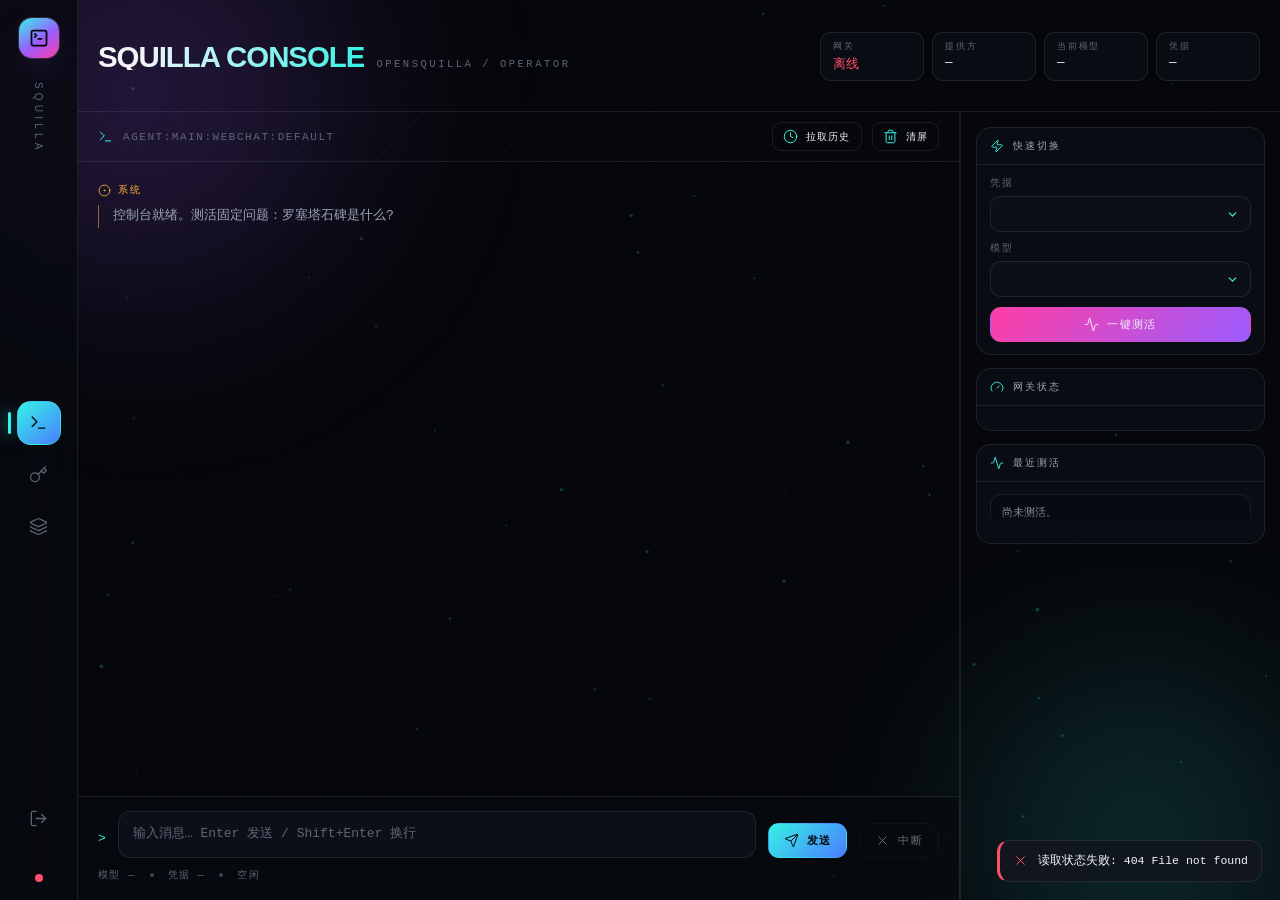
==== static/index.html @ d155616d "OpenSquilla 自研控制台：TUI 对话、模型快切、多凭据管理、登录鉴权、移动端适配、favicon - 连接层：读帧循环先起、45s 心跳、providers.status 先填界面、模型目" ====
<!doctype html>
<html lang="zh-CN">
<head>
<meta charset="utf-8" />
<meta name="viewport" content="width=device-width, initial-scale=1" />
<title>SQUILLA CONSOLE</title>
<link rel="icon" type="image/png" sizes="32x32" href="/icon/icon-32.png" />
<link rel="icon" type="image/png" sizes="16x16" href="/icon/icon-16.png" />
<link rel="icon" type="image/png" sizes="192x192" href="/icon/icon-192.png" />
<link rel="apple-touch-icon" sizes="180x180" href="/icon/icon-180.png" />
<link rel="shortcut icon" href="/favicon.ico" />
<link rel="stylesheet" href="/static/app.css" />
</head>
<body>

<canvas id="field"></canvas>
<div class="bloom bloom--a"></div>
<div class="bloom bloom--b"></div>
<div class="grain"></div>

<div class="shell">

  <!-- ------------------------------------------------------------- rail -->
  <nav class="rail">
    <div class="mark"><i data-ic="square-terminal"></i></div>
    <div class="rail__wordmark">SQUILLA</div>

    <div class="rail__nav">
      <button class="navbtn is-on" data-tab="chat" type="button">
        <i data-ic="terminal"></i><span class="navbtn__tip">对话终端</span>
      </button>
      <button class="navbtn" data-tab="keys" type="button">
        <i data-ic="key"></i><span class="navbtn__tip">凭据管理</span>
      </button>
      <button class="navbtn" data-tab="models" type="button">
        <i data-ic="layers"></i><span class="navbtn__tip">模型目录</span>
      </button>
    </div>

    <button class="navbtn navbtn--out" id="btn-logout" type="button" hidden>
      <i data-ic="log-out"></i><span class="navbtn__tip">退出登录</span>
    </button>

    <div class="pulse" id="pulse" title="网关连接状态"></div>
  </nav>

  <!-- ------------------------------------------------------------ stage -->
  <main class="stage">

    <header class="topbar">
      <div class="title">
        <h1>SQUILLA CONSOLE</h1>
        <span>OPENSQUILLA / OPERATOR</span>
      </div>
      <dl class="readouts">
        <div class="readout"><dt>网关</dt><dd id="ro-gw">连接中</dd></div>
        <div class="readout"><dt>提供方</dt><dd id="ro-provider">—</dd></div>
        <div class="readout"><dt>当前模型</dt><dd id="ro-model">—</dd></div>
        <div class="readout"><dt>凭据</dt><dd id="ro-key">—</dd></div>
      </dl>
    </header>

    <div class="panels">

      <!-- ------------------------------------------------------- chat -->
      <section class="panel panel--chat is-live enter" data-panel="chat">
        <div class="tty">
          <div class="tty__head">
            <i data-ic="terminal"></i>
            <span id="tty-session">agent:main:webchat:default</span>
            <span class="spacer"></span>
            <button class="btn btn--ghost btn--tiny only-mobile" id="btn-aside" type="button">
              <i data-ic="sliders-horizontal"></i>面板
            </button>
            <button class="btn btn--ghost btn--tiny" id="btn-history" type="button">
              <i data-ic="clock"></i>拉取历史
            </button>
            <button class="btn btn--ghost btn--tiny" id="btn-clear" type="button">
              <i data-ic="trash-2"></i>清屏
            </button>
          </div>

          <div class="log" id="log"></div>

          <div class="composer">
            <div class="composer__row">
              <span class="prompt">&gt;</span>
              <textarea id="msg" rows="1" placeholder="输入消息… Enter 发送 / Shift+Enter 换行"></textarea>
              <button class="btn btn--go" id="btn-send" type="button">
                <i data-ic="send"></i>发送
              </button>
              <button class="btn btn--ghost" id="btn-stop" type="button" disabled>
                <i data-ic="x"></i>中断
              </button>
            </div>
            <div class="composer__meta">
              <span id="cm-model">模型 —</span>
              <span class="dot"></span>
              <span id="cm-key">凭据 —</span>
              <span class="dot"></span>
              <span id="cm-state">空闲</span>
            </div>
          </div>
        </div>

        <aside class="aside">
          <div class="card">
            <div class="card__head"><i data-ic="zap"></i>快速切换<span class="spacer"></span></div>
            <div class="card__body" style="display:grid;gap:10px;">
              <div class="field">
                <label for="q-key">凭据</label>
                <select id="q-key"></select>
              </div>
              <div class="field">
                <label for="q-model">模型</label>
                <select id="q-model"></select>
              </div>
              <button class="btn btn--hot" id="btn-probe-active" type="button">
                <i data-ic="activity"></i>一键测活
              </button>
            </div>
          </div>

          <div class="card">
            <div class="card__head"><i data-ic="gauge"></i>网关状态</div>
            <div class="card__body">
              <div class="kv" id="gw-kv"></div>
            </div>
          </div>

          <div class="card">
            <div class="card__head"><i data-ic="activity"></i>最近测活</div>
            <div class="card__body">
              <div class="probe" id="probe-last">尚未测活。</div>
            </div>
          </div>
        </aside>
      </section>

      <!-- ------------------------------------------------------- keys -->
      <section class="panel panel--keys enter" data-panel="keys">
        <div class="wide">
          <div class="sect">
            <h2>凭据库</h2>
            <p>多 KEY 并存 · 备注 · 一键激活 · 固定问题测活</p>
            <span class="spacer"></span>
            <button class="btn btn--hot btn--tiny" id="btn-test-all" type="button">
              <i data-ic="activity"></i>全部测活
            </button>
            <button class="btn btn--ghost btn--tiny" id="btn-keys-refresh" type="button">
              <i data-ic="refresh-cw"></i>刷新
            </button>
          </div>

          <div class="forge">
            <div class="field">
              <label for="f-note">备注</label>
              <input id="f-note" placeholder="例如 CPA 主力" />
            </div>
            <div class="field">
              <label for="f-provider">提供方 ID</label>
              <select id="f-provider">
                <option value="custom">custom · Custom OpenAI-compatible endpoint</option>
              </select>
            </div>
            <div class="field">
              <label for="f-base">BASE URL</label>
              <input id="f-base" placeholder="https://host/v1" />
            </div>
            <div class="field">
              <label for="f-key">API KEY</label>
              <input id="f-key" type="password" placeholder="sk-…" />
            </div>
            <div class="field">
              <label for="f-model">默认模型</label>
              <input id="f-model" placeholder="可留空，稍后从目录选" />
            </div>
            <button class="btn btn--go" id="btn-key-add" type="button">
              <i data-ic="plus"></i>加入凭据库
            </button>
          </div>

          <div class="keys" id="keys"></div>
        </div>
      </section>

      <!-- ------------------------------------------------------ models -->
      <section class="panel panel--models enter" data-panel="models">
        <div class="wide">
          <div class="sect">
            <h2>模型目录</h2>
            <p>点击卡片即切换网关主模型</p>
            <span class="spacer"></span>
            <button class="btn btn--ghost btn--tiny" id="btn-models-gw" type="button">
              <i data-ic="database"></i>网关列表
            </button>
            <button class="btn btn--go btn--tiny" id="btn-models-ep" type="button">
              <i data-ic="refresh-cw"></i>从端点拉取
            </button>
          </div>

          <div class="modelbar">
            <div class="finder">
              <i data-ic="search"></i>
              <input id="m-filter" placeholder="过滤模型 ID / 提供方…" />
              <button class="finder__clear" id="m-clear" type="button" title="清空过滤">
                <i data-ic="x"></i>
              </button>
            </div>
            <span class="chip chip--on" id="m-current"><i data-ic="check"></i><span>当前 —</span></span>
            <span class="chip" id="m-count"><i data-ic="layers"></i><span>0 个模型</span></span>
          </div>

          <div class="models" id="models"></div>
        </div>
      </section>

    </div>
  </main>
</div>

<div class="toasts" id="toasts"></div>

<!-- ---------------------------------------------- credential editor -->
<div class="sheet" id="edit-sheet" hidden>
  <div class="sheet__veil" data-close="1"></div>
  <div class="sheet__body" role="dialog" aria-modal="true" aria-labelledby="edit-title">
    <div class="sheet__head">
      <i data-ic="pencil"></i>
      <h3 id="edit-title">编辑凭据</h3>
      <span class="spacer"></span>
      <button class="btn btn--ghost btn--tiny" id="edit-close" type="button" aria-label="关闭">
        <i data-ic="x"></i>
      </button>
    </div>
    <div class="forge forge--sheet">
      <div class="field">
        <label for="e-note">备注</label>
        <input id="e-note" placeholder="例如 TokenRhythm 邀请号 1" />
      </div>
      <div class="field">
        <label for="e-provider">提供方 ID</label>
        <select id="e-provider"></select>
      </div>
      <div class="field">
        <label for="e-base">BASE URL</label>
        <input id="e-base" placeholder="https://host/v1" />
      </div>
      <div class="field">
        <label for="e-key">API KEY</label>
        <input id="e-key" type="password" placeholder="留空 = 不改动现有 KEY" />
      </div>
      <div class="field">
        <label for="e-model">默认模型</label>
        <input id="e-model" placeholder="可留空" />
      </div>
    </div>
    <div class="sheet__acts">
      <button class="btn btn--go" id="edit-save" type="button">
        <i data-ic="check"></i>保存
      </button>
      <button class="btn btn--ghost" id="edit-cancel" type="button">
        <i data-ic="x"></i>取消
      </button>
    </div>
  </div>
</div>

<script type="module" src="/static/app.js"></script>
</body>
</html>
---- static/app.css ----
/* ==========================================================================
   SQUILLA CONSOLE
   Visual system: "spectral operator terminal".
   The mantis shrimp (Squilla) sees more of the spectrum than any other animal —
   so the palette is a full spectral sweep laid over near-black, and the type is
   an oversized grotesk paired with a hard monospace for machine surfaces.
   ========================================================================== */

@font-face {
  font-family: "SpaceGrotesk";
  src: local("Space Grotesk");
  font-display: swap;
}

:root {
  --ink-000: #05060a;
  --ink-050: #080a11;
  --ink-100: #0c0f18;
  --ink-200: #12161f;
  --ink-300: #1a1f2b;
  --ink-400: #262d3c;
  --ink-500: #3a4356;

  --pearl: #f2f4f8;
  --dust: #9aa4b8;
  --dust-dim: #5d6779;

  --spec-cyan: #35f2e6;
  --spec-blue: #4a7dff;
  --spec-violet: #9b5cff;
  --spec-magenta: #ff3ea5;
  --spec-amber: #ffb03a;
  --spec-lime: #a6ff4d;

  --ok: #35f2a8;
  --warn: #ffb03a;
  --bad: #ff4d6a;

  --edge: color-mix(in oklab, var(--pearl) 9%, transparent);
  --edge-hot: color-mix(in oklab, var(--spec-cyan) 34%, transparent);

  --sans: "SpaceGrotesk", "Inter", -apple-system, BlinkMacSystemFont, "Segoe UI",
    "PingFang SC", "Hiragino Sans GB", "Microsoft YaHei", sans-serif;
  --mono: "JetBrains Mono", "SFMono-Regular", "Menlo", "Consolas",
    "Liberation Mono", monospace;

  /* Physics: overshoot springs for entrances, tight ease for state flips. */
  --spring: cubic-bezier(0.16, 1.24, 0.3, 1);
  --spring-soft: cubic-bezier(0.22, 1.1, 0.36, 1);
  --snap: cubic-bezier(0.4, 0, 0.2, 1);

  --rail: 78px;
  --gutter: 20px;
}

* { box-sizing: border-box; }

html, body {
  height: 100%;
  margin: 0;
  background: var(--ink-000);
  color: var(--pearl);
  font-family: var(--sans);
  font-feature-settings: "ss01", "cv01", "tnum";
  overflow: hidden;
}

body {
  -webkit-font-smoothing: antialiased;
  text-rendering: optimizeLegibility;
}

::selection { background: color-mix(in oklab, var(--spec-cyan) 35%, transparent); }

/* ---------------------------------------------------------------- ambience */

#field {
  position: fixed;
  inset: 0;
  z-index: 0;
  opacity: 0.5;
  pointer-events: none;
}

.grain {
  position: fixed;
  inset: -50%;
  z-index: 1;
  pointer-events: none;
  opacity: 0.035;
  background-image: url("data:image/svg+xml;utf8,<svg xmlns='http://www.w3.org/2000/svg' width='140' height='140'><filter id='n'><feTurbulence type='fractalNoise' baseFrequency='0.85' numOctaves='3'/></filter><rect width='140' height='140' filter='url(%23n)'/></svg>");
  animation: grainDrift 7s steps(6) infinite;
  mix-blend-mode: overlay;
}

@keyframes grainDrift {
  0%   { transform: translate(0, 0); }
  20%  { transform: translate(-3%, 2%); }
  40%  { transform: translate(2%, -3%); }
  60%  { transform: translate(-2%, -2%); }
  80%  { transform: translate(3%, 1%); }
  100% { transform: translate(0, 0); }
}

.bloom {
  position: fixed;
  z-index: 0;
  border-radius: 50%;
  filter: blur(90px);
  pointer-events: none;
  opacity: 0.5;
}
.bloom--a {
  width: 46vw; height: 46vw;
  left: -12vw; top: -16vw;
  background: radial-gradient(circle, color-mix(in oklab, var(--spec-violet) 55%, transparent), transparent 70%);
  animation: drift 26s var(--spring-soft) infinite alternate;
}
.bloom--b {
  width: 38vw; height: 38vw;
  right: -8vw; bottom: -14vw;
  background: radial-gradient(circle, color-mix(in oklab, var(--spec-cyan) 45%, transparent), transparent 70%);
  animation: drift 32s var(--spring-soft) infinite alternate-reverse;
}

@keyframes drift {
  from { transform: translate3d(0, 0, 0) scale(1); }
  to   { transform: translate3d(6vw, 5vh, 0) scale(1.18); }
}

/* ------------------------------------------------------------------- shell */

.shell {
  position: relative;
  z-index: 2;
  display: grid;
  grid-template-columns: var(--rail) minmax(0, 1fr);
  height: 100vh;
}

/* rail */

.rail {
  position: relative;
  z-index: 5; /* tooltips overhang the stage — keep the rail's layer on top */
  border-right: 1px solid var(--edge);
  background: color-mix(in oklab, var(--ink-050) 82%, transparent);
  backdrop-filter: blur(14px);
  display: flex;
  flex-direction: column;
  align-items: center;
  padding: 18px 0;
  gap: 22px;
}

.mark {
  width: 40px; height: 40px;
  display: grid;
  place-items: center;
  border-radius: 13px;
  background: linear-gradient(145deg, var(--spec-cyan), var(--spec-violet) 55%, var(--spec-magenta));
  color: var(--ink-000);
  box-shadow: 0 0 0 1px color-mix(in oklab, var(--pearl) 14%, transparent),
              0 12px 34px -14px color-mix(in oklab, var(--spec-violet) 90%, transparent);
  transition: transform 0.6s var(--spring);
}
.mark:hover { transform: rotate(-8deg) scale(1.07); }
.mark .ic { width: 20px; height: 20px; stroke-width: 2.1; }

.rail__wordmark {
  writing-mode: vertical-rl;
  font-size: 10px;
  letter-spacing: 0.42em;
  text-transform: uppercase;
  color: var(--dust-dim);
  margin-top: 2px;
}

.rail__nav {
  display: flex;
  flex-direction: column;
  gap: 8px;
  margin-top: auto;
  margin-bottom: auto;
}

.navbtn {
  position: relative;
  width: 44px; height: 44px;
  display: grid;
  place-items: center;
  border: 1px solid transparent;
  border-radius: 14px;
  background: transparent;
  color: var(--dust-dim);
  cursor: pointer;
  transition: color 0.3s var(--snap), background 0.3s var(--snap),
              border-color 0.3s var(--snap), transform 0.5s var(--spring);
}
.navbtn:hover { color: var(--pearl); background: var(--ink-200); transform: translateY(-2px); }
.navbtn.is-on {
  color: var(--ink-000);
  background: linear-gradient(140deg, var(--spec-cyan), var(--spec-blue));
  border-color: color-mix(in oklab, var(--spec-cyan) 45%, transparent);
}
.navbtn.is-on::after {
  content: "";
  position: absolute;
  left: -10px; top: 50%;
  width: 3px; height: 22px;
  border-radius: 3px;
  background: var(--spec-cyan);
  transform: translateY(-50%);
  box-shadow: 0 0 16px var(--spec-cyan);
}
.navbtn .ic { width: 19px; height: 19px; }

.navbtn__tip {
  position: absolute;
  left: calc(100% + 12px);
  padding: 5px 9px;
  font-family: var(--mono);
  font-size: 10.5px;
  letter-spacing: 0.06em;
  white-space: nowrap;
  background: var(--ink-300);
  border: 1px solid var(--edge);
  border-radius: 7px;
  box-shadow: 0 12px 28px -14px #000;
  opacity: 0;
  transform: translateX(-6px);
  transition: opacity 0.24s var(--snap), transform 0.34s var(--spring);
  pointer-events: none;
  z-index: 60;
}
.navbtn:hover .navbtn__tip { opacity: 1; transform: translateX(0); }

/* Logout sits apart from the tab group: it leaves the console rather than
   navigating within it, so it lives down by the status pulse and warms to red
   on hover instead of the spectral cyan the tabs use. */
.navbtn--out { margin-bottom: 12px; }
.navbtn--out:hover {
  color: var(--bad);
  background: color-mix(in oklab, var(--bad) 12%, transparent);
}

.pulse {
  width: 8px; height: 8px;
  border-radius: 50%;
  background: var(--bad);
  box-shadow: 0 0 0 0 color-mix(in oklab, var(--bad) 70%, transparent);
  transition: background 0.4s var(--snap);
}
.pulse.is-live {
  background: var(--ok);
  animation: beat 2.4s ease-out infinite;
}
@keyframes beat {
  0%   { box-shadow: 0 0 0 0 color-mix(in oklab, var(--ok) 75%, transparent); }
  70%  { box-shadow: 0 0 0 11px transparent; }
  100% { box-shadow: 0 0 0 0 transparent; }
}

/* ------------------------------------------------------------------- stage */

.stage {
  min-width: 0;
  display: flex;
  flex-direction: column;
  overflow: hidden;
}

.topbar {
  display: flex;
  align-items: center;
  gap: 18px;
  padding: 16px var(--gutter) 14px;
  border-bottom: 1px solid var(--edge);
}

.title {
  display: flex;
  align-items: baseline;
  gap: 12px;
  min-width: 0;
}

.title h1 {
  margin: 0;
  font-size: clamp(19px, 2.3vw, 30px);
  font-weight: 600;
  letter-spacing: -0.035em;
  line-height: 0.95;
  background: linear-gradient(96deg, var(--pearl) 8%, var(--spec-cyan) 46%, var(--spec-violet) 78%, var(--spec-magenta));
  -webkit-background-clip: text;
  background-clip: text;
  color: transparent;
  background-size: 220% 100%;
  animation: sweep 13s linear infinite;
}
@keyframes sweep {
  from { background-position: 0% 50%; }
  to   { background-position: 220% 50%; }
}

.title span {
  font-family: var(--mono);
  font-size: 10.5px;
  letter-spacing: 0.24em;
  text-transform: uppercase;
  color: var(--dust-dim);
  white-space: nowrap;
}

.readouts {
  margin-left: auto;
  display: flex;
  align-items: stretch;
  gap: 8px;
  flex-wrap: wrap;
  justify-content: flex-end;
}

.readout {
  display: flex;
  flex-direction: column;
  gap: 3px;
  padding: 7px 12px;
  min-width: 104px;
  border: 1px solid var(--edge);
  border-radius: 11px;
  background: color-mix(in oklab, var(--ink-100) 76%, transparent);
}
.readout dt {
  font-family: var(--mono);
  font-size: 9px;
  letter-spacing: 0.2em;
  text-transform: uppercase;
  color: var(--dust-dim);
}
.readout dd {
  margin: 0;
  font-family: var(--mono);
  font-size: 12.5px;
  color: var(--pearl);
  white-space: nowrap;
  overflow: hidden;
  text-overflow: ellipsis;
  max-width: 190px;
}
.readout dd.is-ok { color: var(--ok); }
.readout dd.is-bad { color: var(--bad); }

/* ------------------------------------------------------------------ panels */

.panels { flex: 1; min-height: 0; position: relative; }

.panel {
  position: absolute;
  inset: 0;
  display: none;
  min-height: 0;
}
.panel.is-live { display: grid; }

.panel--chat { grid-template-columns: minmax(0, 1fr) 320px; }
.panel--keys, .panel--models { grid-template-columns: minmax(0, 1fr); }

@media (max-width: 1180px) {
  .panel--chat { grid-template-columns: minmax(0, 1fr); }
  .panel--chat .aside { display: none; }
}

.enter > * { animation: rise 0.66s var(--spring) both; }
.enter > *:nth-child(2) { animation-delay: 0.05s; }
.enter > *:nth-child(3) { animation-delay: 0.1s; }
@keyframes rise {
  from { opacity: 0; transform: translate3d(0, 16px, 0) scale(0.985); }
  to   { opacity: 1; transform: none; }
}

/* ------------------------------------------------------------------- chat */

.tty {
  display: flex;
  flex-direction: column;
  min-width: 0;
  min-height: 0;
  border-right: 1px solid var(--edge);
}

.tty__head {
  display: flex;
  align-items: center;
  gap: 10px;
  padding: 10px var(--gutter);
  border-bottom: 1px solid var(--edge);
  font-family: var(--mono);
  font-size: 11px;
  letter-spacing: 0.14em;
  text-transform: uppercase;
  color: var(--dust-dim);
  background: repeating-linear-gradient(
    -45deg,
    transparent 0 6px,
    color-mix(in oklab, var(--pearl) 2%, transparent) 6px 7px
  );
}
.tty__head .ic { width: 15px; height: 15px; color: var(--spec-cyan); }
.tty__head .spacer { margin-left: auto; }

.log {
  flex: 1;
  min-height: 0;
  overflow-y: auto;
  overflow-x: hidden;
  padding: 20px var(--gutter) 26px;
  font-family: var(--mono);
  font-size: 13px;
  line-height: 1.72;
  scroll-behavior: smooth;
}
.log::-webkit-scrollbar { width: 9px; }
.log::-webkit-scrollbar-track { background: transparent; }
.log::-webkit-scrollbar-thumb {
  background: var(--ink-400);
  border-radius: 9px;
  border: 2px solid var(--ink-000);
}

.turn {
  margin-bottom: 18px;
  animation: rise 0.5s var(--spring) both;
}

.turn__tag {
  display: inline-flex;
  align-items: center;
  gap: 7px;
  font-size: 10px;
  letter-spacing: 0.22em;
  text-transform: uppercase;
  color: var(--dust-dim);
  margin-bottom: 5px;
}
.turn__tag .ic { width: 13px; height: 13px; }
.turn--me .turn__tag { color: var(--spec-cyan); }
.turn--ai .turn__tag { color: var(--spec-violet); }
.turn--sys .turn__tag { color: var(--warn); }

.turn__body {
  white-space: pre-wrap;
  overflow-wrap: anywhere;
  padding-left: 14px;
  border-left: 1px solid var(--ink-400);
}
.turn--me .turn__body { border-left-color: color-mix(in oklab, var(--spec-cyan) 55%, transparent); }
.turn--ai .turn__body { border-left-color: color-mix(in oklab, var(--spec-violet) 55%, transparent); }
.turn--sys .turn__body { border-left-color: color-mix(in oklab, var(--warn) 55%, transparent); color: var(--dust); }

.turn__body .tool {
  display: inline-flex;
  align-items: center;
  gap: 6px;
  margin: 2px 0;
  padding: 2px 8px;
  font-size: 11px;
  border: 1px dashed color-mix(in oklab, var(--spec-amber) 40%, transparent);
  border-radius: 7px;
  color: var(--spec-amber);
}

.caret::after {
  content: "▍";
  color: var(--spec-cyan);
  animation: blink 1.05s steps(2) infinite;
}
@keyframes blink { 50% { opacity: 0; } }

.composer {
  border-top: 1px solid var(--edge);
  padding: 14px var(--gutter) 18px;
  background: color-mix(in oklab, var(--ink-050) 70%, transparent);
}

.composer__row {
  display: flex;
  align-items: flex-end;
  gap: 12px;
}

.prompt {
  font-family: var(--mono);
  font-size: 13px;
  color: var(--spec-cyan);
  padding-bottom: 12px;
  user-select: none;
}

textarea#msg {
  flex: 1;
  min-height: 46px;
  max-height: 190px;
  resize: none;
  padding: 12px 14px;
  color: var(--pearl);
  background: var(--ink-100);
  border: 1px solid var(--edge);
  border-radius: 12px;
  font-family: var(--mono);
  font-size: 13px;
  line-height: 1.6;
  outline: none;
  transition: border-color 0.3s var(--snap), box-shadow 0.4s var(--snap),
              background 0.3s var(--snap);
}
textarea#msg:focus {
  border-color: var(--edge-hot);
  background: var(--ink-200);
  box-shadow: 0 0 0 4px color-mix(in oklab, var(--spec-cyan) 10%, transparent);
}
textarea#msg::placeholder { color: var(--dust-dim); }

.composer__meta {
  display: flex;
  align-items: center;
  gap: 14px;
  margin-top: 10px;
  font-family: var(--mono);
  font-size: 10px;
  letter-spacing: 0.14em;
  text-transform: uppercase;
  color: var(--dust-dim);
}
.composer__meta .dot { width: 4px; height: 4px; border-radius: 50%; background: var(--ink-500); }

/* ------------------------------------------------------------------ aside */

.aside {
  min-width: 0;
  display: flex;
  flex-direction: column;
  gap: 13px;
  padding: 15px 15px 22px; /* trailing pad: last card must not sit flush on the fold */
  overflow-y: auto;
  border-left: 1px solid var(--edge);
}

.card {
  flex: 0 0 auto; /* in the flex sidebar, cards keep natural height — without
                     this they shrink below their content and clip it, and the
                     column never scrolls because nothing overflows */
  border: 1px solid var(--edge);
  border-radius: 15px;
  background: color-mix(in oklab, var(--ink-100) 74%, transparent);
  overflow: hidden;
  transition: border-color 0.4s var(--snap), transform 0.6s var(--spring);
}
.card:hover { border-color: color-mix(in oklab, var(--pearl) 16%, transparent); }

.card__head {
  display: flex;
  align-items: center;
  gap: 9px;
  padding: 11px 13px;
  border-bottom: 1px solid var(--edge);
  font-family: var(--mono);
  font-size: 10px;
  letter-spacing: 0.2em;
  text-transform: uppercase;
  color: var(--dust);
}
.card__head .ic { width: 14px; height: 14px; color: var(--spec-cyan); }
.card__head .spacer { margin-left: auto; }
.card__body { padding: 12px 13px; }

.kv { display: grid; gap: 8px; }
.kv__row {
  display: grid;
  grid-template-columns: 66px minmax(0, 1fr);
  align-items: baseline;
  gap: 10px;
  font-family: var(--mono);
  font-size: 11.5px;
}
.kv__row b {
  color: var(--dust-dim);
  font-weight: 400;
  letter-spacing: 0.08em;
  white-space: nowrap;
}
.kv__row span {
  color: var(--pearl);
  text-align: left;
  overflow-wrap: anywhere;
}

/* ----------------------------------------------------------------- buttons */

.btn {
  position: relative;
  display: inline-flex;
  align-items: center;
  justify-content: center;
  gap: 8px;
  padding: 9px 15px;
  border: 1px solid var(--edge);
  border-radius: 11px;
  background: var(--ink-200);
  color: var(--pearl);
  font-family: var(--mono);
  font-size: 11px;
  letter-spacing: 0.12em;
  text-transform: uppercase;
  cursor: pointer;
  overflow: hidden;
  transition: transform 0.45s var(--spring), border-color 0.3s var(--snap),
              background 0.3s var(--snap), color 0.3s var(--snap);
}
.btn::before {
  content: "";
  position: absolute;
  inset: 0;
  background: linear-gradient(115deg, transparent 20%, color-mix(in oklab, var(--pearl) 16%, transparent) 50%, transparent 80%);
  transform: translateX(-130%);
  transition: transform 0.75s var(--spring-soft);
}
.btn:hover { transform: translateY(-2px); border-color: var(--edge-hot); }
.btn:hover::before { transform: translateX(130%); }
.btn:active { transform: translateY(0) scale(0.975); }
.btn:disabled { opacity: 0.42; cursor: not-allowed; transform: none; }
.btn .ic { width: 15px; height: 15px; }

.btn--go {
  background: linear-gradient(135deg, var(--spec-cyan), var(--spec-blue));
  border-color: transparent;
  color: var(--ink-000);
  font-weight: 600;
}
.btn--hot {
  background: linear-gradient(135deg, var(--spec-magenta), var(--spec-violet));
  border-color: transparent;
  color: var(--pearl);
}
.btn--ghost { background: transparent; }
.btn--tiny { padding: 6px 10px; font-size: 10px; border-radius: 9px; }
.btn--icon { padding: 7px; }
.btn--icon .ic { width: 14px; height: 14px; }

.btn.is-busy { pointer-events: none; }
.btn.is-busy .ic--spin { animation: spin 0.85s linear infinite; }
@keyframes spin { to { transform: rotate(360deg); } }

/* ------------------------------------------------------------------ inputs */

.field { display: flex; flex-direction: column; gap: 6px; min-width: 0; }
.field > label {
  font-family: var(--mono);
  font-size: 9.5px;
  letter-spacing: 0.2em;
  text-transform: uppercase;
  color: var(--dust-dim);
}
.field input, .field select {
  padding: 10px 12px;
  color: var(--pearl);
  background: var(--ink-100);
  border: 1px solid var(--edge);
  border-radius: 10px;
  font-family: var(--mono);
  font-size: 12px;
  outline: none;
  transition: border-color 0.3s var(--snap), box-shadow 0.4s var(--snap);
}
.field input:focus, .field select:focus {
  border-color: var(--edge-hot);
  box-shadow: 0 0 0 4px color-mix(in oklab, var(--spec-cyan) 9%, transparent);
}
/* appearance:none strips the native arrow, which left the select visually
   identical to the text inputs above and below it. Draw the chevron back in as
   a background image and reserve room for it on the right. */
.field select {
  appearance: none;
  cursor: pointer;
  padding-right: 32px;
  /* The shorthand on .field input above sets background-color, so the chevron
     has to be layered on with the longhand or it gets wiped. */
  background-image: url("data:image/svg+xml;charset=utf-8,%3Csvg xmlns='http://www.w3.org/2000/svg' viewBox='0 0 24 24' fill='none' stroke='%2335f2e6' stroke-width='2.2' stroke-linecap='round' stroke-linejoin='round'%3E%3Cpath d='m6 9 6 6 6-6'/%3E%3C/svg%3E");
  background-repeat: no-repeat;
  background-position: right 11px center;
  background-size: 13px 13px;
}

/* ------------------------------------------------------------------- keys */

.wide {
  min-width: 0;
  overflow-y: auto;
  padding: 18px var(--gutter) 34px;
}

.sect {
  display: flex;
  align-items: center;
  gap: 12px;
  margin: 0 0 14px;
}
.sect h2 {
  margin: 0;
  font-size: clamp(15px, 1.5vw, 19px);
  font-weight: 600;
  letter-spacing: -0.02em;
}
.sect p {
  margin: 0;
  font-family: var(--mono);
  font-size: 10.5px;
  letter-spacing: 0.1em;
  color: var(--dust-dim);
}
.sect .spacer { margin-left: auto; }

.forge {
  display: grid;
  grid-template-columns: repeat(auto-fit, minmax(168px, 1fr));
  gap: 12px;
  align-items: end;
  padding: 15px;
  margin-bottom: 20px;
  border: 1px solid var(--edge);
  border-radius: 15px;
  background:
    linear-gradient(135deg, color-mix(in oklab, var(--spec-violet) 7%, transparent), transparent 55%),
    color-mix(in oklab, var(--ink-100) 78%, transparent);
}

.keys {
  display: grid;
  grid-template-columns: repeat(auto-fill, minmax(324px, 1fr));
  align-items: start; /* cards hug their content — a short probe must not
                         leave dead space above the button row */
  gap: 13px;
}

.keycard {
  position: relative;
  display: flex;
  flex-direction: column;
  gap: 11px;
  padding: 15px;
  border: 1px solid var(--edge);
  border-radius: 15px;
  background: color-mix(in oklab, var(--ink-100) 76%, transparent);
  transition: transform 0.6s var(--spring), border-color 0.35s var(--snap),
              box-shadow 0.5s var(--snap);
  animation: rise 0.6s var(--spring) both;
}
.keycard:hover {
  transform: translateY(-4px);
  border-color: color-mix(in oklab, var(--pearl) 18%, transparent);
  box-shadow: 0 26px 54px -30px #000;
}
.keycard.is-active {
  border-color: color-mix(in oklab, var(--spec-cyan) 52%, transparent);
  box-shadow: 0 0 0 1px color-mix(in oklab, var(--spec-cyan) 22%, transparent),
              0 26px 54px -32px color-mix(in oklab, var(--spec-cyan) 60%, transparent);
}
.keycard.is-active::before {
  content: "";
  position: absolute;
  left: 15px; right: 15px; top: 0;
  height: 2px;
  border-radius: 2px;
  background: linear-gradient(90deg, var(--spec-cyan), var(--spec-violet), var(--spec-magenta));
}

.keycard__top {
  display: flex;
  align-items: flex-start;
  gap: 10px;
}
.keycard__note {
  margin: 0;
  font-size: 14.5px;
  font-weight: 600;
  letter-spacing: -0.015em;
  overflow-wrap: anywhere;
}
.keycard__provider {
  font-family: var(--mono);
  font-size: 10px;
  letter-spacing: 0.16em;
  text-transform: uppercase;
  color: var(--dust-dim);
  margin-top: 3px;
}
/* A provider id outside the gateway's catalogue only fails at 激活 time, well
   after the mistake was made — flag it on the card instead. */
.keycard__provider.is-bad {
  color: var(--spec-amber);
  text-transform: none;
  letter-spacing: 0.04em;
}

.chip {
  display: inline-flex;
  align-items: center;
  gap: 5px;
  padding: 3px 8px;
  border-radius: 999px;
  border: 1px solid var(--edge);
  font-family: var(--mono);
  font-size: 9.5px;
  letter-spacing: 0.14em;
  text-transform: uppercase;
  color: var(--dust);
  white-space: nowrap;
}
.chip .ic { width: 12px; height: 12px; }
.chip--on { color: var(--ink-000); background: var(--spec-cyan); border-color: transparent; font-weight: 600; }
.chip--ok { color: var(--ok); border-color: color-mix(in oklab, var(--ok) 40%, transparent); }
.chip--bad { color: var(--bad); border-color: color-mix(in oklab, var(--bad) 40%, transparent); }
.chip--ghost { color: var(--dust-dim); opacity: 0.6; }
.chip--wait { color: var(--warn); border-color: color-mix(in oklab, var(--warn) 40%, transparent); }

.keycard__meta {
  display: grid;
  gap: 5px;
  font-family: var(--mono);
  font-size: 11px;
  color: var(--dust);
}
.keycard__meta div { display: flex; gap: 8px; }
.keycard__meta b { color: var(--dust-dim); font-weight: 400; min-width: 52px; }
.keycard__meta span { overflow-wrap: anywhere; }

/* Probe output hugs its content; the flexible gap sits above the button row. */
.keycard__spring { flex: 1 1 auto; min-height: 0; }

.probe {
  flex: 0 0 auto;
  padding: 10px 11px;
  border-radius: 11px;
  border: 1px solid var(--edge);
  background: var(--ink-050);
  font-family: var(--mono);
  font-size: 11px;
  color: var(--dust);
  max-height: 128px;
  overflow: auto;
  scrollbar-width: thin;
  white-space: pre-wrap;
  overflow-wrap: anywhere;
}

/* Sidebar readout: capped height with a bottom fade, so a long answer reads as
   "scroll me" instead of looking like text sliced off mid-glyph. */
#probe-last {
  max-height: 150px;
  -webkit-mask-image: linear-gradient(to bottom, #000 calc(100% - 22px), transparent);
  mask-image: linear-gradient(to bottom, #000 calc(100% - 22px), transparent);
}
.probe__src {
  flex: 0 0 auto;
  padding: 2px 6px;
  border: 1px solid var(--edge);
  border-radius: 6px;
  color: var(--dust-dim);
  letter-spacing: 0.1em;
}
.probe__head {
  display: flex;
  gap: 10px;
  align-items: center;
  justify-content: space-between;
  margin-bottom: 6px;
  color: var(--dust-dim);
  font-size: 10px;
  letter-spacing: 0.14em;
  text-transform: uppercase;
}
.probe__head .ok { color: var(--ok); }
.probe__head .bad { color: var(--bad); }

.keycard__acts {
  display: flex;
  flex-wrap: wrap;
  gap: 7px;
}

/* ----------------------------------------------------------------- models */

.modelbar {
  display: flex;
  flex-wrap: wrap;
  gap: 10px;
  align-items: center;
  margin-bottom: 16px;
}

.finder {
  position: relative;
  flex: 1;
  min-width: 220px;
}
.finder .ic {
  position: absolute;
  left: 12px; top: 50%;
  transform: translateY(-50%);
  width: 15px; height: 15px;
  color: var(--dust-dim);
  pointer-events: none;
}
.finder input {
  width: 100%;
  padding: 11px 40px 11px 36px;
  color: var(--pearl);
  background: var(--ink-100);
  border: 1px solid var(--edge);
  border-radius: 11px;
  font-family: var(--mono);
  font-size: 12px;
  outline: none;
  transition: border-color 0.3s var(--snap), box-shadow 0.4s var(--snap);
}
.finder input:focus {
  border-color: var(--edge-hot);
  box-shadow: 0 0 0 4px color-mix(in oklab, var(--spec-cyan) 9%, transparent);
}

.finder__clear {
  position: absolute;
  right: 7px; top: 50%;
  transform: translateY(-50%);
  display: none;
  place-items: center;
  padding: 5px;
  border: 0;
  border-radius: 8px;
  background: var(--ink-300);
  color: var(--dust);
  cursor: pointer;
  transition: color 0.25s var(--snap), background 0.25s var(--snap);
}
.finder__clear .ic { width: 13px; height: 13px; }
.finder__clear:hover { color: var(--pearl); background: var(--ink-400); }
.finder.has-text .finder__clear { display: grid; }

/* The counter is the filter's only feedback — keep it legible. */
#m-count { color: var(--pearl); border-color: color-mix(in oklab, var(--pearl) 20%, transparent); }
#m-current { max-width: 320px; overflow: hidden; }
#m-current span { overflow: hidden; text-overflow: ellipsis; white-space: nowrap; }

.models {
  display: grid;
  grid-template-columns: repeat(auto-fill, minmax(268px, 1fr));
  gap: 10px;
}

.model {
  position: relative;
  display: flex;
  flex-direction: column;
  gap: 8px;
  padding: 13px;
  text-align: left;
  border: 1px solid var(--edge);
  border-radius: 13px;
  background: color-mix(in oklab, var(--ink-100) 72%, transparent);
  color: var(--pearl);
  cursor: pointer;
  transition: transform 0.55s var(--spring), border-color 0.3s var(--snap),
              background 0.3s var(--snap);
  animation: rise 0.5s var(--spring) both;
}
.model:hover {
  transform: translateY(-3px) scale(1.012);
  border-color: var(--edge-hot);
  background: var(--ink-200);
}
.model.is-on {
  border-color: color-mix(in oklab, var(--spec-cyan) 55%, transparent);
  background: linear-gradient(140deg, color-mix(in oklab, var(--spec-cyan) 13%, transparent), transparent 60%);
}
.model__id {
  font-family: var(--mono);
  font-size: 12.5px;
  overflow-wrap: anywhere;
  line-height: 1.4;
}
.model__row {
  display: flex;
  align-items: center;
  gap: 8px;
  flex-wrap: wrap;
}

.empty {
  padding: 44px 20px;
  text-align: center;
  border: 1px dashed var(--ink-400);
  border-radius: 15px;
  color: var(--dust-dim);
  font-family: var(--mono);
  font-size: 12px;
  letter-spacing: 0.08em;
}
.empty .ic { width: 26px; height: 26px; margin-bottom: 10px; opacity: 0.55; }

/* ------------------------------------------------------------------ toasts */

.toasts {
  position: fixed;
  right: 18px; bottom: 18px;
  z-index: 90;
  display: flex;
  flex-direction: column;
  gap: 9px;
  max-width: 380px;
}

.toast {
  display: flex;
  align-items: flex-start;
  gap: 10px;
  padding: 11px 13px;
  border: 1px solid var(--edge);
  border-left-width: 3px;
  border-radius: 12px;
  background: color-mix(in oklab, var(--ink-200) 94%, transparent);
  backdrop-filter: blur(12px);
  font-family: var(--mono);
  font-size: 11.5px;
  line-height: 1.55;
  color: var(--pearl);
  box-shadow: 0 22px 46px -26px #000;
  animation: toastIn 0.55s var(--spring) both;
  overflow-wrap: anywhere;
}
.toast.is-out { animation: toastOut 0.34s var(--snap) both; }
.toast--ok { border-left-color: var(--ok); }
.toast--bad { border-left-color: var(--bad); }
.toast--info { border-left-color: var(--spec-cyan); }
.toast .ic { width: 15px; height: 15px; flex: 0 0 auto; margin-top: 1px; }
.toast--ok .ic { color: var(--ok); }
.toast--bad .ic { color: var(--bad); }
.toast--info .ic { color: var(--spec-cyan); }

@keyframes toastIn {
  from { opacity: 0; transform: translate3d(24px, 10px, 0) scale(0.94); }
  to   { opacity: 1; transform: none; }
}
@keyframes toastOut {
  to { opacity: 0; transform: translate3d(18px, 0, 0) scale(0.96); }
}

/* ----------------------------------------------------------------- utility */

.ic { display: inline-block; vertical-align: middle; flex: 0 0 auto; }
.spacer { margin-left: auto; }
.mono { font-family: var(--mono); }
.dim { color: var(--dust-dim); }

/* Controls that only exist to compensate for the narrow layout. */
.only-mobile { display: none; }

/* ---------------------------------------------------------------- sheet
   Credential editor. Fixed overlay rather than an inline expanding card so
   editing does not reflow the list underneath it mid-edit. */
.sheet {
  position: fixed;
  inset: 0;
  z-index: 60;
  display: grid;
  place-items: center;
  padding: 20px;
}
.sheet[hidden] { display: none; }

.sheet__veil {
  position: absolute;
  inset: 0;
  background: color-mix(in oklab, var(--ink-000) 74%, transparent);
  backdrop-filter: blur(6px);
  animation: veil-in 0.18s ease both;
}

.sheet__body {
  position: relative;
  width: min(560px, 100%);
  max-height: calc(100dvh - 40px);
  overflow-y: auto;
  padding: 18px;
  border: 1px solid var(--edge);
  border-radius: 18px;
  background:
    radial-gradient(120% 90% at 8% 0%, color-mix(in oklab, var(--spec-violet) 12%, transparent), transparent 60%),
    var(--ink-100);
  box-shadow: 0 30px 80px -20px var(--ink-000);
  animation: sheet-in 0.22s cubic-bezier(0.2, 0.9, 0.2, 1) both;
}

.sheet__head {
  display: flex;
  align-items: center;
  gap: 9px;
  margin-bottom: 14px;
  color: var(--pearl);
}
.sheet__head h3 {
  margin: 0;
  font-size: 15px;
  letter-spacing: 0.02em;
  white-space: nowrap;
}
/* .ic carries no intrinsic size in this sheet — every other context sets it
   explicitly. Without both the size and flex-shrink:0 the injected SVG expands
   to fill the flex row, which squeezes the title into one glyph per line. */
.sheet__head .ic {
  flex: 0 0 auto;
  width: 15px;
  height: 15px;
  color: var(--spec-cyan);
}

/* One column: a 560px sheet split into auto-fit tracks would put BASE URL and
   API KEY side by side at ~250px each, too narrow to read either value. */
.forge--sheet {
  grid-template-columns: minmax(0, 1fr);
  margin-bottom: 14px;
}

/* Sticky so the save/cancel pair stays reachable when a long form or a short
   viewport makes the sheet body scroll. */
.sheet__acts {
  position: sticky;
  bottom: 0;
  display: flex;
  gap: 9px;
  padding-top: 12px;
  background: linear-gradient(to top, var(--ink-100) 70%, transparent);
}
.sheet__acts .ic { flex: 0 0 auto; width: 15px; height: 15px; }

@keyframes veil-in { from { opacity: 0; } }
@keyframes sheet-in {
  from { opacity: 0; transform: translateY(10px) scale(0.985); }
}

@media (prefers-reduced-motion: reduce) {
  .sheet__veil, .sheet__body { animation: none; }
}

@media (prefers-reduced-motion: reduce) {
  *, *::before, *::after {
    animation-duration: 0.01ms !important;
    animation-iteration-count: 1 !important;
    transition-duration: 0.01ms !important;
  }
}

/* ================================================================== mobile
   Below 860px the two structural assumptions of the desktop layout break:
   a permanent 78px side rail eats a tenth of a phone's width, and the 320px
   chat sidebar cannot coexist with a readable transcript. So the rail becomes
   a bottom tab bar (thumb reach, and it survives the browser chrome), and the
   sidebar cards move inline above the transcript instead of being hidden —
   the old 1180px rule dropped "一键测活" and quick-switch entirely on phones,
   which are the controls you most want when checking a gateway from a phone.
   ========================================================================= */

@media (max-width: 860px) {
  :root {
    --gutter: 14px;
    /* Height of the bottom bar, including the safe-area inset on notched
       phones. Every scroll container pads its bottom by this much. */
    --tabbar: calc(58px + env(safe-area-inset-bottom, 0px));
  }

  /* Let the page use the real visual viewport: 100vh on mobile Safari counts
     the collapsed-toolbar height, so the composer ends up under the chrome. */
  html, body { height: 100dvh; }

  .shell {
    grid-template-columns: minmax(0, 1fr);
    grid-template-rows: minmax(0, 1fr) auto;
    height: 100dvh;
  }

  /* ---- rail becomes a bottom tab bar ---- */
  .rail {
    grid-row: 2;
    flex-direction: row;
    justify-content: space-around;
    align-items: center;
    gap: 0;
    padding: 6px 8px calc(6px + env(safe-area-inset-bottom, 0px));
    border-right: 0;
    border-top: 1px solid var(--edge);
    background: color-mix(in oklab, var(--ink-050) 94%, transparent);
  }
  /* The logo and vertical wordmark are pure decoration — on a phone the tab
     bar needs every pixel for touch targets. */
  .mark, .rail__wordmark { display: none; }

  .rail__nav {
    flex-direction: row;
    gap: 4px;
    margin: 0;
    flex: 1;
    justify-content: space-around;
  }

  .navbtn {
    width: auto;
    min-width: 56px;
    height: 46px;
    padding: 0 14px;
    border-radius: 12px;
  }
  /* The active marker is a left-edge bar on desktop; on a horizontal bar it
     has to move to the top edge or it collides with the neighbouring tab. */
  .navbtn.is-on::after {
    left: 50%; top: -6px;
    width: 22px; height: 3px;
    transform: translateX(-50%);
  }
  /* Hover tooltips are meaningless on touch and would fire on tap, leaving a
     label stuck over the layout. */
  .navbtn__tip { display: none; }
  .navbtn:hover { transform: none; }

  .navbtn--out { margin: 0; }

  .pulse { margin-left: 4px; }

  /* ---- topbar ---- */
  .topbar {
    flex-direction: column;
    align-items: stretch;
    gap: 10px;
    padding: 12px var(--gutter) 12px;
  }
  .title { justify-content: space-between; }
  .title h1 { font-size: 20px; }
  /* The subtitle repeats what the tab bar and title already say. */
  .title span { display: none; }

  /* Readouts scroll horizontally rather than wrapping into four stacked rows
     that would push the transcript off-screen. */
  .readouts {
    margin-left: 0;
    flex-wrap: nowrap;
    overflow-x: auto;
    scrollbar-width: none;
    justify-content: flex-start;
    padding-bottom: 2px;
  }
  .readouts::-webkit-scrollbar { display: none; }
  .readout { min-width: 96px; flex: 0 0 auto; padding: 6px 10px; }
  .readout dd { max-width: 132px; font-size: 12px; }

  /* ---- chat ---- */
  /* Flex column, not a one-track grid: with grid the transcript would land in
     an `auto` row and .log's flex:1 would have no bounded height to divide, so
     the composer gets pushed off-screen as messages arrive. Flex gives .tty a
     definite remaining height to scroll inside. */
  .panel--chat.is-live {
    display: flex;
    flex-direction: column;
  }
  .panel--chat .tty { flex: 1 1 auto; min-height: 0; }

  /* Re-show the sidebar the desktop breakpoint hides, as a normal block that
     scrolls with the transcript. .tty and .aside both live in one scroll
     container so the phone gets a single vertical flow instead of two
     nested scroll areas fighting each other. */
  .panel--chat .aside {
    /* Collapsed by default: the transcript is the reason you opened the tab.
       Tapping 面板 in the chat header expands it. */
    display: none;
    order: -1;
    border-left: 0;
    border-bottom: 1px solid var(--edge);
    padding: 12px var(--gutter);
    overflow: visible;
    flex: 0 0 auto;
  }
  .panel--chat.show-aside .aside { display: flex; }

  .only-mobile { display: inline-flex; }
  /* Mirror the rail's active treatment so it is obvious the panel is open. */
  #btn-aside.is-on-mobile {
    color: var(--ink-000);
    background: linear-gradient(135deg, var(--spec-cyan), var(--spec-blue));
    border-color: transparent;
  }

  .tty { border-right: 0; }

  .tty__head {
    padding: 9px var(--gutter);
    font-size: 10px;
    gap: 7px;
  }
  /* The session id is long and low-value on a narrow header. */
  #tty-session {
    overflow: hidden;
    text-overflow: ellipsis;
    white-space: nowrap;
    max-width: 34vw;
  }

  .log {
    padding: 14px var(--gutter) 18px;
    font-size: 13px;
    /* Stop iOS shrinking the transcript when the phone is rotated. */
    -webkit-text-size-adjust: 100%;
  }

  .composer { padding: 10px var(--gutter) 12px; }

  /* Send/stop drop below the input: at 360px a row of prompt + textarea + two
     buttons leaves the textarea about 90px wide. */
  .composer__row {
    display: grid;
    grid-template-columns: auto minmax(0, 1fr);
    grid-template-areas: "prompt input" "acts acts";
    gap: 8px 10px;
  }
  .prompt { grid-area: prompt; padding-bottom: 14px; }
  textarea#msg {
    grid-area: input;
    /* 16px keeps iOS from zooming the viewport on focus — below that Safari
       scales the page and the layout never fully recovers. */
    font-size: 16px;
    min-height: 44px;
    max-height: 34dvh;
  }
  #btn-send, #btn-stop {
    grid-area: acts;
    min-height: 44px; /* touch target */
  }
  .composer__row #btn-send { justify-self: stretch; }
  /* Put the two action buttons side by side within the shared grid area. */
  .composer__row {
    grid-template-areas: "prompt input" "send stop";
    grid-template-columns: auto minmax(0, 1fr);
  }
  #btn-send { grid-area: send; padding-inline: 22px; }
  #btn-stop { grid-area: stop; }

  .composer__meta {
    gap: 8px;
    font-size: 9.5px;
    letter-spacing: 0.1em;
    flex-wrap: wrap;
  }

  /* ---- keys / models ---- */
  /* The tab bar is its own grid row rather than an overlay, so only fixed
     elements need to dodge it — the scroll containers do not. */
  .wide { padding: 14px var(--gutter) 24px; }

  .sect { flex-wrap: wrap; gap: 6px 10px; }
  .sect h2 { font-size: 17px; }
  .sect p { font-size: 10px; }
  .sect .spacer { margin-left: auto; }

  /* One column: the 168px auto-fit tracks produced cramped two-column forms
     on a 390px screen. */
  .forge {
    grid-template-columns: minmax(0, 1fr);
    padding: 13px;
    gap: 10px;
  }
  .keys { grid-template-columns: minmax(0, 1fr); gap: 11px; }
  .models { grid-template-columns: minmax(0, 1fr); }

  /* Hover lifts read as jitter on touch (they latch after a tap). */
  .keycard:hover, .model:hover, .card:hover, .btn:hover {
    transform: none;
  }

  .keycard__acts .btn { min-height: 40px; }

  .modelbar { gap: 8px; }
  .finder { min-width: 100%; }
  .finder input { font-size: 16px; } /* no iOS focus zoom */
  #m-current { max-width: 100%; }

  /* ---- toasts ---- */
  /* Bottom-right would sit behind the tab bar. */
  .toasts {
    right: 10px; left: 10px;
    bottom: calc(10px + var(--tabbar));
    max-width: none;
  }

  /* ---- ambience ---- */
  /* The canvas field and two drifting blooms are the heaviest thing on the
     page; on a phone they cost battery and can drop the scroll below 60fps
     for decoration that is mostly hidden behind content anyway. */
  #field { display: none; }
  .bloom { opacity: 0.5; }
}

/* Very narrow phones (≤380px): shed the last of the horizontal padding. */
@media (max-width: 380px) {
  :root { --gutter: 11px; }
  .readout { min-width: 88px; }
  .navbtn { min-width: 48px; padding: 0 10px; }
  .title h1 { font-size: 18px; }
}

/* Landscape phones: height is the scarce axis, so trim vertical chrome. */
@media (max-width: 900px) and (max-height: 480px) {
  .topbar { padding-block: 8px; }
  .title h1 { font-size: 17px; }
  .readouts { display: none; } /* the status bar under the composer covers it */
  .log { padding-block: 10px; }
}
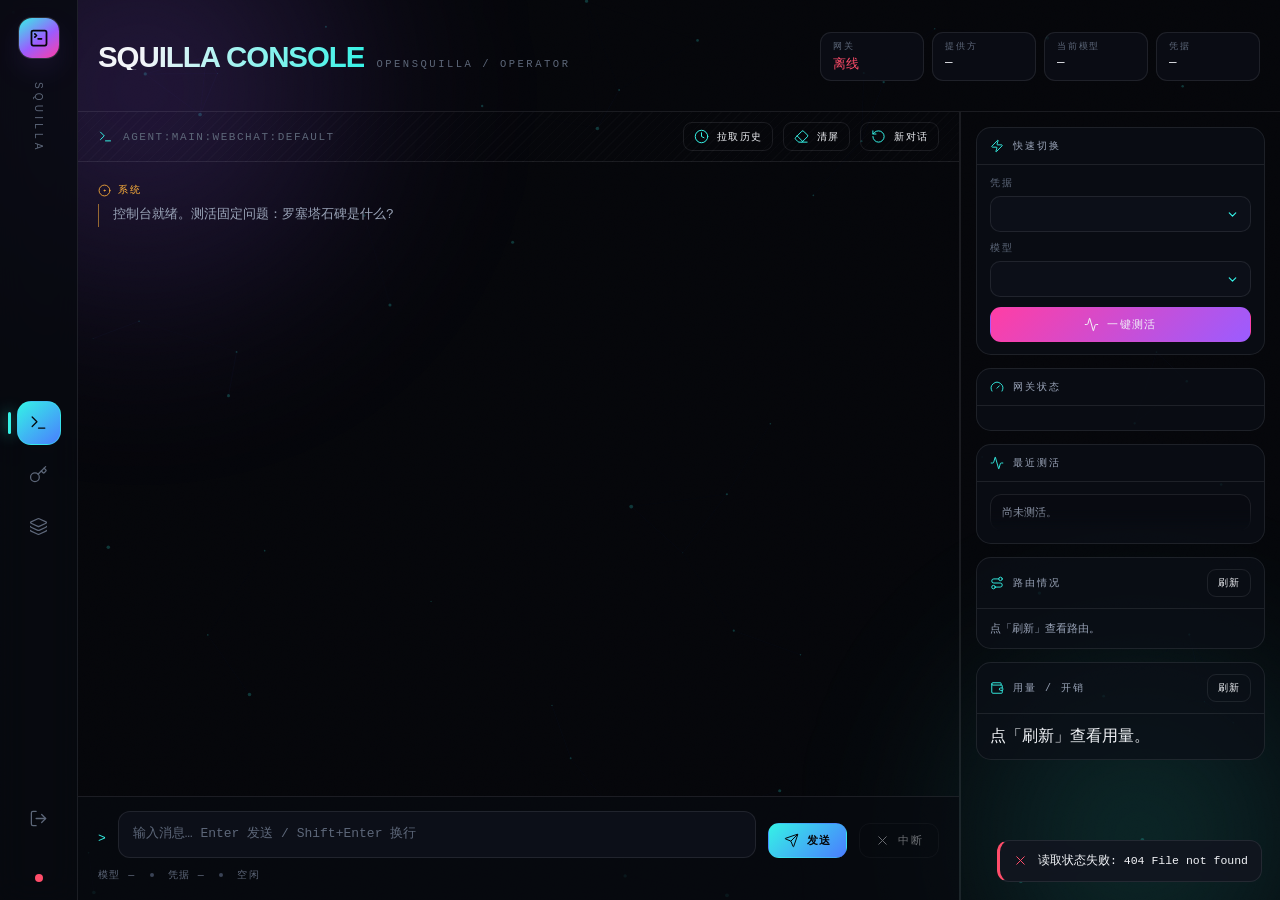
==== commit 7240a877: "加余额查询/路由展示/新对话；修拉取历史为空 - 余额：基元律动官方只开放 models/chat/messages/embeddings 四个接口，无余额   接口（FAQ 明确说余额只在用户中心可" ====
--- a/static/index.html
+++ b/static/index.html
@@ -75,8 +75,13 @@
             <button class="btn btn--ghost btn--tiny" id="btn-history" type="button">
               <i data-ic="clock"></i>拉取历史
             </button>
-            <button class="btn btn--ghost btn--tiny" id="btn-clear" type="button">
-              <i data-ic="trash-2"></i>清屏
+            <button class="btn btn--ghost btn--tiny" id="btn-clear" type="button"
+                    title="只清屏幕，网关仍记得上文">
+              <i data-ic="eraser"></i>清屏
+            </button>
+            <button class="btn btn--ghost btn--tiny" id="btn-reset" type="button"
+                    title="清空网关上下文，模型不再记得之前的对话">
+              <i data-ic="rotate-ccw"></i>新对话
             </button>
           </div>
 
@@ -134,6 +139,28 @@
               <div class="probe" id="probe-last">尚未测活。</div>
             </div>
           </div>
+
+          <div class="card">
+            <div class="card__head">
+              <i data-ic="route"></i>路由情况
+              <span class="spacer"></span>
+              <button class="btn btn--ghost btn--tiny" id="btn-routing" type="button">刷新</button>
+            </div>
+            <div class="card__body">
+              <div class="routing" id="routing-box">点「刷新」查看路由。</div>
+            </div>
+          </div>
+
+          <div class="card">
+            <div class="card__head">
+              <i data-ic="wallet"></i>用量 / 开销
+              <span class="spacer"></span>
+              <button class="btn btn--ghost btn--tiny" id="btn-usage" type="button">刷新</button>
+            </div>
+            <div class="card__body">
+              <div class="kv" id="usage-kv">点「刷新」查看用量。</div>
+            </div>
+          </div>
         </aside>
       </section>
 
@@ -175,6 +202,19 @@
               <label for="f-model">默认模型</label>
               <input id="f-model" placeholder="可留空，稍后从目录选" />
             </div>
+            <!-- 查余额用：基元律动只认网页登录态，API KEY 查不了余额。 -->
+            <details class="field-group">
+              <summary>网站账号（选填，仅用于查余额）</summary>
+              <div class="field">
+                <label for="f-account">账号</label>
+                <input id="f-account" autocomplete="off" placeholder="手机号 / 邮箱" />
+              </div>
+              <div class="field">
+                <label for="f-password">密码</label>
+                <input id="f-password" type="password" autocomplete="new-password"
+                       placeholder="仅本机保存，用于登录查余额" />
+              </div>
+            </details>
             <button class="btn btn--go" id="btn-key-add" type="button">
               <i data-ic="plus"></i>加入凭据库
             </button>
@@ -254,6 +294,19 @@
         <label for="e-model">默认模型</label>
         <input id="e-model" placeholder="可留空" />
       </div>
+      <!-- 基元律动的余额只能靠网页登录读，所以这里存网站账号密码。 -->
+      <details class="field-group" id="e-web-wrap">
+        <summary>网站账号（查余额用）</summary>
+        <div class="field">
+          <label for="e-account">账号</label>
+          <input id="e-account" autocomplete="off" placeholder="手机号 / 邮箱" />
+        </div>
+        <div class="field">
+          <label for="e-password">密码</label>
+          <input id="e-password" type="password" autocomplete="new-password"
+                 placeholder="留空 = 不改动现有密码" />
+        </div>
+      </details>
     </div>
     <div class="sheet__acts">
       <button class="btn btn--go" id="edit-save" type="button">
--- a/static/app.css
+++ b/static/app.css
@@ -434,7 +434,8 @@
 }
 
 .turn__tag {
-  display: inline-flex;
+  display: flex;
+  flex-wrap: wrap; /* 状态条挤进来时换行，而不是把标签文字压扁 */
   align-items: center;
   gap: 7px;
   font-size: 10px;
@@ -454,6 +455,93 @@
   padding-left: 14px;
   border-left: 1px solid var(--ink-400);
 }
+/* ------------------------------------------------ 回复状态（阶段指示） */
+
+/* 挂在 SQUILLA 标签右侧，跟着网关状态机走：
+   已排队 -> 已受理 -> 思考中 -> 输出中 -> 完成。 */
+.turn__phase {
+  display: inline-flex;
+  align-items: center;
+  gap: 5px;
+  margin-left: 8px;
+  padding: 1px 8px 1px 6px;
+  border-radius: 999px;
+  border: 1px solid var(--ink-400);
+  background: var(--ink-100);
+  font-size: 9px;
+  letter-spacing: 0.1em;
+  color: var(--dust-dim);
+  text-transform: none;
+  flex: 0 0 auto;
+}
+.turn__dot {
+  width: 5px;
+  height: 5px;
+  border-radius: 50%;
+  background: currentColor;
+  flex: 0 0 auto;
+}
+
+/* 未完成的阶段让圆点呼吸，一眼能看出还在跑还是已经停了。 */
+.turn__phase[data-phase="queued"],
+.turn__phase[data-phase="running"] { color: var(--dust-dim); }
+.turn__phase[data-phase="thinking"] { color: var(--spec-violet); }
+.turn__phase[data-phase="streaming"] { color: var(--spec-cyan); }
+.turn__phase[data-phase="done"] { color: var(--ok); }
+.turn__phase[data-phase="aborted"] { color: var(--warn); }
+.turn__phase[data-phase="error"] { color: var(--bad); }
+
+.turn__phase[data-phase="queued"] .turn__dot,
+.turn__phase[data-phase="running"] .turn__dot,
+.turn__phase[data-phase="thinking"] .turn__dot,
+.turn__phase[data-phase="streaming"] .turn__dot {
+  animation: phasePulse 1.15s ease-in-out infinite;
+}
+@keyframes phasePulse {
+  0%, 100% { opacity: 1; transform: scale(1); }
+  50% { opacity: 0.25; transform: scale(0.65); }
+}
+@media (prefers-reduced-motion: reduce) {
+  .turn__phase .turn__dot { animation: none; }
+}
+
+/* 思考流折叠收纳，默认不展开，避免推理内容盖住正式回答。 */
+.turn__reason {
+  margin: 0 0 6px 14px;
+  border-left: 1px dashed var(--ink-500);
+  padding-left: 10px;
+}
+.turn__reason > summary {
+  cursor: pointer;
+  /* 10px + 只有文字宽度的热区太难点，给到 11px 并补 padding 撑开点击区域。 */
+  font-size: 11px;
+  letter-spacing: 0.12em;
+  /* --dust-dim 在这个深底上不足 3:1，折叠开关是要点的，提一档到 --dust */
+  color: var(--dust);
+  user-select: none;
+  padding: 3px 6px 3px 0;
+  border-radius: 4px;
+}
+.turn__reason > summary:hover { color: var(--spec-violet); }
+.turn__reason-body {
+  margin-top: 5px;
+  white-space: pre-wrap;
+  overflow-wrap: anywhere;
+  font-size: 12px;
+  line-height: 1.55;
+  color: var(--dust-dim);
+}
+
+/* 收尾后的账单行：实际路由到的模型往往不是配置里那个，得让人看见。 */
+.turn__meta {
+  margin: 7px 0 0 14px;
+  /* 10px 配等宽数字太挤，容易把 · 分隔符和数字看混；11px 明显好读。
+     颜色用 --dust（对深底 7.6:1，远超 AA 4.5:1）。 */
+  font-size: 11px;
+  letter-spacing: 0.06em;
+  color: var(--dust);
+}
+
 .turn--me .turn__body { border-left-color: color-mix(in oklab, var(--spec-cyan) 55%, transparent); }
 .turn--ai .turn__body { border-left-color: color-mix(in oklab, var(--spec-violet) 55%, transparent); }
 .turn--sys .turn__body { border-left-color: color-mix(in oklab, var(--warn) 55%, transparent); color: var(--dust); }
@@ -574,6 +662,89 @@
 .card__head .spacer { margin-left: auto; }
 .card__body { padding: 12px 13px; }
 
+/* 选填字段折叠组（网站账号密码，只为查余额） */
+.field-group {
+  border: 1px solid var(--ink-300);
+  border-radius: 8px;
+  padding: 8px 10px;
+  background: rgba(255, 255, 255, 0.015);
+}
+.field-group > summary {
+  cursor: pointer;
+  font-size: 11px;
+  letter-spacing: 0.08em;
+  color: var(--dust);
+  user-select: none;
+  padding: 2px 0;
+}
+.field-group > summary:hover { color: var(--spec-cyan); }
+.field-group[open] > summary { margin-bottom: 8px; }
+
+/* ------------------------------------------------------------ 路由情况面板 */
+
+.routing { display: grid; gap: 10px; font-size: 11px; color: var(--dust); }
+.rt__line { display: flex; gap: 8px; align-items: baseline; }
+.rt__k {
+  flex: 0 0 60px;
+  font-size: 10px;
+  letter-spacing: 0.1em;
+  color: var(--dust);
+  text-transform: uppercase;
+}
+.rt__v { color: var(--pearl); }
+.rt__bad { color: var(--bad); }
+.rt__grp {
+  font-size: 10px;
+  letter-spacing: 0.1em;
+  color: var(--dust);
+  text-transform: uppercase;
+}
+.rt__list {
+  list-style: none;
+  margin: 6px 0 0;
+  padding: 0;
+  display: grid;
+  gap: 5px;
+  font-family: var(--mono);
+  font-size: 11px;
+  letter-spacing: 0;
+  text-transform: none;
+  color: var(--dust);
+}
+.rt__list li {
+  display: flex;
+  flex-wrap: wrap;
+  gap: 6px;
+  align-items: baseline;
+  padding-left: 8px;
+  border-left: 1px solid color-mix(in oklab, var(--spec-violet) 30%, transparent);
+}
+/* 编队角色（primary / critic / …），窄标签防止被压扁 */
+.rt__role {
+  flex: 0 0 auto;
+  padding: 1px 5px;
+  font-size: 9px;
+  letter-spacing: 0.08em;
+  text-transform: uppercase;
+  color: var(--spec-violet);
+  background: color-mix(in oklab, var(--spec-violet) 14%, transparent);
+  border-radius: 3px;
+}
+/* 路由档位 c0/c1/c2 */
+.rt__tier {
+  flex: 0 0 auto;
+  padding: 1px 5px;
+  font-size: 9px;
+  letter-spacing: 0.08em;
+  text-transform: uppercase;
+  color: var(--spec-cyan);
+  background: color-mix(in oklab, var(--spec-cyan) 14%, transparent);
+  border-radius: 3px;
+}
+.rt__arrow { color: var(--spec-amber); }
+/* 时间/省钱比等次要信息，比主文字淡一档（3.36:1，非正文可接受） */
+.rt__dim { color: var(--dust-dim); }
+
 .kv { display: grid; gap: 8px; }
 .kv__row {
   display: grid;
@@ -592,8 +763,14 @@
 .kv__row span {
   color: var(--pearl);
   text-align: left;
-  overflow-wrap: anywhere;
-}
+  /* 原来是 overflow-wrap: anywhere，UUID 和文件路径会在中间硬断成两行，
+     断点毫无语义、扫读困难。改成单行省略；全文靠 title 悬停，点击可复制。 */
+  white-space: nowrap;
+  overflow: hidden;
+  text-overflow: ellipsis;
+  cursor: pointer;
+}
+.kv__row span:hover { color: var(--spec-cyan); }
 
 /* ----------------------------------------------------------------- buttons */
 
@@ -881,6 +1058,15 @@
 }
 .probe__head .ok { color: var(--ok); }
 .probe__head .bad { color: var(--bad); }
+/* Makes it visible that the probe went through the gateway rather than
+   straight at the upstream endpoint. */
+.probe__via {
+  color: var(--spec-cyan);
+  border: 1px solid color-mix(in oklab, var(--spec-cyan) 30%, transparent);
+  border-radius: 999px;
+  padding: 1px 7px;
+  font-size: 9px;
+}
 
 .keycard__acts {
   display: flex;
@@ -1041,10 +1227,12 @@
 .toast--ok { border-left-color: var(--ok); }
 .toast--bad { border-left-color: var(--bad); }
 .toast--info { border-left-color: var(--spec-cyan); }
+.toast--warn { border-left-color: var(--warn); }
 .toast .ic { width: 15px; height: 15px; flex: 0 0 auto; margin-top: 1px; }
 .toast--ok .ic { color: var(--ok); }
 .toast--bad .ic { color: var(--bad); }
 .toast--info .ic { color: var(--spec-cyan); }
+.toast--warn .ic { color: var(--warn); }
 
 @keyframes toastIn {
   from { opacity: 0; transform: translate3d(24px, 10px, 0) scale(0.94); }
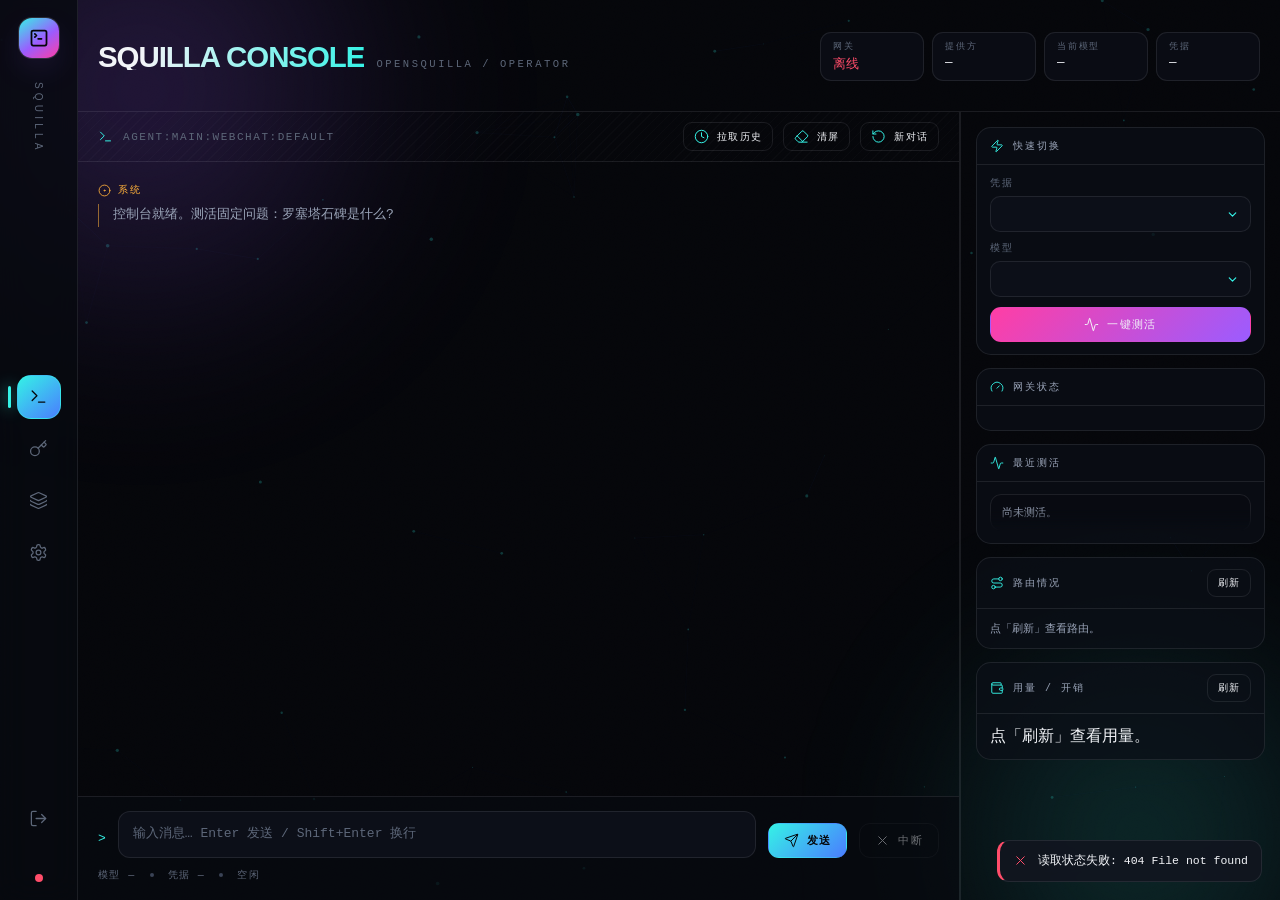
==== commit 375f0652: "feat: 安装升级面板、模型目录缓存、强制改密，并开源化 - installer.py: 从 GitHub Releases wheel 装/升 OpenSquilla。PyPI 落后实际发布   " ====
--- a/static/index.html
+++ b/static/index.html
@@ -35,6 +35,9 @@
       <button class="navbtn" data-tab="models" type="button">
         <i data-ic="layers"></i><span class="navbtn__tip">模型目录</span>
       </button>
+      <button class="navbtn" data-tab="system" type="button">
+        <i data-ic="settings"></i><span class="navbtn__tip">系统 / 版本</span>
+      </button>
     </div>
 
     <button class="navbtn navbtn--out" id="btn-logout" type="button" hidden>
@@ -232,10 +235,13 @@
             <p>点击卡片即切换网关主模型</p>
             <span class="spacer"></span>
             <button class="btn btn--ghost btn--tiny" id="btn-models-gw" type="button">
-              <i data-ic="database"></i>网关列表
-            </button>
-            <button class="btn btn--go btn--tiny" id="btn-models-ep" type="button">
-              <i data-ic="refresh-cw"></i>从端点拉取
+              <i data-ic="database"></i>读取缓存
+            </button>
+            <button class="btn btn--go btn--tiny" id="btn-models-sync" type="button">
+              <i data-ic="refresh-cw"></i>立即同步
+            </button>
+            <button class="btn btn--ghost btn--tiny" id="btn-models-ep" type="button">
+              <i data-ic="key"></i>单凭据拉取
             </button>
           </div>
 
@@ -249,14 +255,153 @@
             </div>
             <span class="chip chip--on" id="m-current"><i data-ic="check"></i><span>当前 —</span></span>
             <span class="chip" id="m-count"><i data-ic="layers"></i><span>0 个模型</span></span>
+            <span class="chip" id="m-age" hidden><i data-ic="clock"></i><span>—</span></span>
           </div>
 
           <div class="models" id="models"></div>
         </div>
       </section>
 
+      <!-- ------------------------------------------------------ system -->
+      <section class="panel panel--system enter" data-panel="system">
+        <div class="wide">
+          <div class="sect">
+            <h2>系统 / 版本</h2>
+            <p>OpenSquilla 版本管理 · 网关控制 · 控制台密码</p>
+            <span class="spacer"></span>
+            <button class="btn btn--ghost btn--tiny" id="btn-sys-refresh" type="button">
+              <i data-ic="refresh-cw"></i>刷新
+            </button>
+          </div>
+
+          <div class="sysgrid">
+            <div class="card">
+              <div class="card__head"><i data-ic="package"></i>OpenSquilla 版本</div>
+              <div class="card__body">
+                <div class="kv" id="sys-version">读取中…</div>
+                <div class="sysacts">
+                  <select id="sys-target" aria-label="选择要安装的版本"></select>
+                  <label class="tick">
+                    <input type="checkbox" id="sys-prerelease" />
+                    <span>显示预发布 (rc)</span>
+                  </label>
+                  <label class="tick">
+                    <input type="checkbox" id="sys-restart" checked />
+                    <span>安装后重启网关</span>
+                  </label>
+                  <button class="btn btn--go" id="btn-sys-install" type="button">
+                    <i data-ic="download"></i>安装选定版本
+                  </button>
+                </div>
+                <p class="note" id="sys-note"></p>
+              </div>
+            </div>
+
+            <div class="card">
+              <div class="card__head"><i data-ic="gauge"></i>网关控制</div>
+              <div class="card__body">
+                <div class="kv" id="sys-gw">—</div>
+                <div class="sysacts">
+                  <button class="btn btn--ghost btn--tiny" data-gw="status" type="button">状态</button>
+                  <button class="btn btn--ghost btn--tiny" data-gw="reload" type="button">重载配置</button>
+                  <button class="btn btn--hot btn--tiny" data-gw="restart" type="button">重启</button>
+                  <button class="btn btn--ghost btn--tiny" data-gw="start" type="button">启动</button>
+                  <button class="btn btn--ghost btn--tiny" data-gw="stop" type="button">停止</button>
+                </div>
+                <pre class="joblog" id="sys-gw-out" hidden></pre>
+              </div>
+            </div>
+
+            <div class="card card--wide">
+              <div class="card__head">
+                <i data-ic="terminal"></i>安装日志
+                <span class="spacer"></span>
+                <span class="chip" id="sys-job-state"><i data-ic="circle"></i><span>空闲</span></span>
+              </div>
+              <div class="card__body">
+                <pre class="joblog" id="sys-joblog">尚无安装任务。</pre>
+              </div>
+            </div>
+
+            <div class="card card--wide">
+              <div class="card__head"><i data-ic="key"></i>控制台密码</div>
+              <div class="card__body">
+                <div class="kv" id="sys-auth">—</div>
+                <div class="forge forge--pw">
+                  <div class="field">
+                    <label for="pw-current">当前密码</label>
+                    <input id="pw-current" type="password" autocomplete="current-password" />
+                  </div>
+                  <div class="field">
+                    <label for="pw-user">账号（可选，留空不改）</label>
+                    <input id="pw-user" autocomplete="off" placeholder="operator" />
+                  </div>
+                  <div class="field">
+                    <label for="pw-new">新密码</label>
+                    <input id="pw-new" type="password" autocomplete="new-password" />
+                  </div>
+                  <div class="field">
+                    <label for="pw-new2">确认新密码</label>
+                    <input id="pw-new2" type="password" autocomplete="new-password" />
+                  </div>
+                  <button class="btn btn--go" id="btn-pw-save" type="button">
+                    <i data-ic="check"></i>修改密码
+                  </button>
+                </div>
+                <p class="note">至少 12 位，含小写/大写/数字/符号中的三类。修改后所有已登录会话立即失效。</p>
+              </div>
+            </div>
+          </div>
+        </div>
+      </section>
+
     </div>
   </main>
+</div>
+
+<!-- ------------------------------------------- forced password rotation -->
+<!-- Shown when the console still carries its bootstrap credential. The server
+     independently rejects every other endpoint until the rotation lands, so
+     this screen is the operator's path forward, not the security boundary. -->
+<div class="gate" id="pw-gate" hidden>
+  <div class="gate__body" role="dialog" aria-modal="true" aria-labelledby="gate-title">
+    <div class="gate__head">
+      <i data-ic="triangle-alert"></i>
+      <h2 id="gate-title">请先修改初始密码</h2>
+    </div>
+    <p class="gate__lead">
+      这台控制台还在用安装时的初始密码。它能读写你的 API 凭据、花你的钱，
+      所以在改掉之前其他功能都不可用。
+    </p>
+    <div class="forge forge--gate">
+      <div class="field">
+        <label for="gate-current">当前密码（初始密码）</label>
+        <input id="gate-current" type="password" autocomplete="current-password" />
+      </div>
+      <div class="field">
+        <label for="gate-user">账号（可选）</label>
+        <input id="gate-user" autocomplete="off" placeholder="operator" />
+      </div>
+      <div class="field">
+        <label for="gate-new">新密码</label>
+        <input id="gate-new" type="password" autocomplete="new-password" />
+      </div>
+      <div class="field">
+        <label for="gate-new2">确认新密码</label>
+        <input id="gate-new2" type="password" autocomplete="new-password" />
+      </div>
+    </div>
+    <p class="gate__rule">至少 12 位，需包含小写、大写、数字、符号中的至少三类，不能含常见词或账号名。</p>
+    <div class="gate__acts">
+      <button class="btn btn--go" id="gate-save" type="button">
+        <i data-ic="check"></i>设置新密码
+      </button>
+      <button class="btn btn--ghost" id="gate-logout" type="button">
+        <i data-ic="log-out"></i>退出
+      </button>
+    </div>
+    <p class="gate__err" id="gate-err" hidden></p>
+  </div>
 </div>
 
 <div class="toasts" id="toasts"></div>
--- a/static/app.css
+++ b/static/app.css
@@ -364,7 +364,7 @@
 .panel.is-live { display: grid; }
 
 .panel--chat { grid-template-columns: minmax(0, 1fr) 320px; }
-.panel--keys, .panel--models { grid-template-columns: minmax(0, 1fr); }
+.panel--keys, .panel--models, .panel--system { grid-template-columns: minmax(0, 1fr); }
 
 @media (max-width: 1180px) {
   .panel--chat { grid-template-columns: minmax(0, 1fr); }
@@ -723,27 +723,185 @@
 .rt__role {
   flex: 0 0 auto;
   padding: 1px 5px;
-  font-size: 9px;
+  font-size: 10px;
   letter-spacing: 0.08em;
   text-transform: uppercase;
-  color: var(--spec-violet);
+  /* --spec-violet 原色对深底只有 4.63:1，而徽章底还叠了 14% 同色让差距更小，
+     9px 小字撑不住。提亮到接近白紫，保留紫调但拿回余量。 */
+  color: color-mix(in oklab, var(--spec-violet) 55%, white);
   background: color-mix(in oklab, var(--spec-violet) 14%, transparent);
   border-radius: 3px;
-}
+  /* 按最长的 AGGREGATOR 定宽并居中：徽章宽度不一致时，右边的模型名起点会
+     逐行错开，扫读时没有一条对齐的列。 */
+  min-width: 80px;
+  text-align: center;
+}
+
+/* 候选池：一行放不下就截断，别换行——换行后第二行顶到左边缘像条孤行。 */
+.rt__list--cand li { flex-wrap: nowrap; }
+.rt__model {
+  min-width: 0;
+  overflow: hidden;
+  text-overflow: ellipsis;
+  white-space: nowrap;
+  color: var(--pearl);
+}
+.rt__at { flex: 0 0 auto; }
+/* 最近决策：每条两行。原来条目内行距和条目间距几乎一样，扫读时分不清
+   某个时间戳属于上面还是下面那条，所以拉开间距并加一条极淡的分隔线。 */
+.rt__list--dec {
+  gap: 0;
+  /* 全部决策都列出来，靠面板内滚动，不再截断到固定条数 */
+  max-height: 320px;
+  overflow-y: auto;
+  /* 滚动条不要盖住右对齐的省N%；底部留白避免"好/差"按钮贴边被裁 */
+  padding-right: 4px;
+  padding-bottom: 6px;
+}
+
+/* 分档被抬升/压低的标记，比"省N%"更该被注意到 */
+.rt__moved {
+  flex: 0 0 auto;
+  margin-left: auto;
+  padding: 0 4px;
+  color: var(--spec-amber);
+  font-variant-numeric: tabular-nums;
+}
+/* 有 moved 时它占了 auto 边距，省N% 就不该再抢 */
+.rt__moved + .rt__save { margin-left: 6px; }
+
+/* 决策过程折叠区 */
+.rt__why { margin-top: 5px; }
+.rt__why > summary {
+  cursor: pointer;
+  font-size: 11px;
+  padding: 2px 0;
+  color: var(--dust);
+  list-style: none;
+}
+.rt__why > summary::-webkit-details-marker { display: none; }
+.rt__why > summary::before {
+  content: "▸ ";
+  color: var(--spec-cyan);
+}
+.rt__why[open] > summary::before { content: "▾ "; }
+.rt__why > summary:hover { color: var(--spec-violet); }
+
+.rt__steps {
+  list-style: none;
+  margin: 4px 0 0;
+  padding: 0 0 0 2px;
+  display: grid;
+  gap: 3px;
+}
+/* 同 .rt__dec：要压过 .rt__list li 的 display:flex，否则 grid 列宽不生效，
+   说明文字会各起各的 x（实测四个不同起点），根本不成列。 */
+.rt__steps li.rt__step {
+  display: grid;
+  /* 阶段名定宽成一列，右边说明才对得齐 */
+  grid-template-columns: 84px 1fr;
+  gap: 6px;
+  font-size: 11px;
+  line-height: 1.45;
+}
+.rt__step-n {
+  color: var(--dust);
+  /* 不许折行，否则定宽列会被撑破 */
+  white-space: nowrap;
+}
+.rt__step-d { color: var(--pearl); min-width: 0; }
+/* 生效的阶段是重点（真正改变了结果），未生效的压暗。
+   不能只靠颜色区分（WCAG 1.4.1），生效的额外加 ● 前缀。 */
+.rt__step--on .rt__step-n { color: var(--spec-amber); }
+.rt__step--on .rt__step-d { color: var(--spec-amber); }
+.rt__step--on .rt__step-n::before { content: "● "; }
+.rt__step--off .rt__step-d { color: var(--dust); }
+.rt__step--off .rt__step-n::before { content: "○ "; }
+.rt__step--flat .rt__step-n { color: var(--spec-cyan); }
+
+.rt__facts {
+  margin-top: 5px;
+  font-size: 11px;
+  color: var(--dust);
+  line-height: 1.5;
+}
+
+/* 决策打分 */
+.rt__rate {
+  display: flex;
+  align-items: center;
+  gap: 6px;
+  margin-top: 6px;
+  font-size: 11px;
+}
+.rt__vote {
+  padding: 1px 8px;
+  font-size: 11px;
+  color: var(--dust);
+  background: transparent;
+  border: 1px solid var(--ink-300);
+  border-radius: 4px;
+  cursor: pointer;
+}
+.rt__vote:hover:not(:disabled) {
+  color: var(--pearl);
+  border-color: var(--spec-cyan);
+}
+.rt__vote:disabled { opacity: 0.5; cursor: default; }
+.rt__vote.is-picked {
+  color: var(--ok);
+  border-color: var(--ok);
+}
+/* 必须压过 .rt__list li 的 display:flex（同特异度但它在前面），否则两个内层
+   div 会并排而不是上下堆叠，下行的 space-between 也就撑不开整行宽度。 */
+.rt__list--dec li.rt__dec {
+  display: block;
+  padding: 7px 0 7px 8px;
+  border-left: 1px solid color-mix(in oklab, var(--spec-cyan) 30%, transparent);
+  /* 0.05 和 0.10 实测在这个深底上都看不出来（截图复核两次都判定"无分隔线"）。
+     0.18 才真正可辨，同时仍然比正文淡得多，不会抢视线。 */
+  border-bottom: 1px solid rgba(255, 255, 255, 0.18);
+}
+.rt__list--dec li.rt__dec:last-child { border-bottom: none; padding-bottom: 0; }
+.rt__list--dec li.rt__dec:first-child { padding-top: 0; }
+.rt__dec-top {
+  display: flex;
+  gap: 6px;
+  align-items: baseline;
+}
+/* 时间靠左、省钱比例靠右，撑成可纵向对比的一列 */
+.rt__dec-bot {
+  display: flex;
+  justify-content: space-between;
+  align-items: baseline;
+  gap: 8px;
+  margin-top: 3px;
+}
+.rt__save {
+  flex: 0 0 auto;
+  color: var(--ok);
+  font-variant-numeric: tabular-nums;
+}
+.rt__fb { margin-top: 3px; }
+
 /* 路由档位 c0/c1/c2 */
 .rt__tier {
   flex: 0 0 auto;
   padding: 1px 5px;
-  font-size: 9px;
+  font-size: 10px;
   letter-spacing: 0.08em;
   text-transform: uppercase;
   color: var(--spec-cyan);
   background: color-mix(in oklab, var(--spec-cyan) 14%, transparent);
   border-radius: 3px;
+  /* 与候选池的角色徽章同宽，两个列表的模型名才对得上同一条竖线 */
+  min-width: 80px;
+  text-align: center;
 }
 .rt__arrow { color: var(--spec-amber); }
-/* 时间/省钱比等次要信息，比主文字淡一档（3.36:1，非正文可接受） */
-.rt__dim { color: var(--dust-dim); }
+/* 时间戳这类信息现在是独立一列的正文内容，不能再用 --dust-dim（对深底仅
+   3.17:1，低于 AA 4.5:1）。统一提到 --dust（7.22:1）。 */
+.rt__dim { color: var(--dust); }
 
 .kv { display: grid; gap: 8px; }
 .kv__row {
@@ -1608,3 +1766,216 @@
   .readouts { display: none; } /* the status bar under the composer covers it */
   .log { padding-block: 10px; }
 }
+
+/* ============================================================== system panel
+   Version management, gateway control, and the console's own password. Laid
+   out as a two-column card grid on desktop; the log and password cards span
+   both because their content is wide (shell output, four form fields). */
+
+.sysgrid {
+  display: grid;
+  grid-template-columns: repeat(auto-fit, minmax(320px, 1fr));
+  gap: 14px;
+  align-items: start;
+}
+.card--wide { grid-column: 1 / -1; }
+
+.sysacts {
+  display: flex;
+  flex-wrap: wrap;
+  align-items: center;
+  gap: 9px;
+  margin-top: 12px;
+}
+.sysacts select {
+  flex: 1 1 190px;
+  min-width: 0;
+}
+
+/* Checkbox rows next to the install controls. The native box is kept (it is
+   already legible on this background) — only the label typography is aligned
+   with the rest of the console. */
+.tick {
+  display: inline-flex;
+  align-items: center;
+  gap: 7px;
+  font-family: var(--mono);
+  font-size: 11px;
+  letter-spacing: 0.06em;
+  color: var(--dust);
+  cursor: pointer;
+  user-select: none;
+}
+.tick input {
+  width: 15px;
+  height: 15px;
+  accent-color: var(--spec-cyan);
+  cursor: pointer;
+}
+
+/* Explanatory line under a control group. --dust, not --dust-dim: measured at
+   7.22:1 against the panel background versus 3.17:1, and this is real
+   information rather than decoration. */
+.note {
+  margin: 11px 0 0;
+  font-family: var(--mono);
+  font-size: 11px;
+  line-height: 1.65;
+  letter-spacing: 0.04em;
+  color: var(--dust);
+}
+.note:empty { display: none; }
+.note--hot {
+  padding: 9px 11px;
+  border-radius: 9px;
+  border: 1px solid color-mix(in oklab, var(--spec-amber) 34%, transparent);
+  background: color-mix(in oklab, var(--spec-amber) 11%, transparent);
+  /* Mixing toward white lifts amber-on-amber-wash to ~8:1; the raw token only
+     manages ~4:1 once it sits on its own tinted background. */
+  color: color-mix(in oklab, var(--spec-amber) 62%, white);
+}
+
+/* Streamed subprocess output. Fixed height so a 400-line uv install cannot
+   push the rest of the panel off screen. */
+.joblog {
+  margin: 0;
+  max-height: 320px;
+  overflow: auto;
+  padding: 11px 12px;
+  border: 1px solid var(--ink-300);
+  border-radius: 10px;
+  background: var(--ink-050);
+  font-family: var(--mono);
+  font-size: 11px;
+  line-height: 1.7;
+  color: var(--dust);
+  white-space: pre-wrap;
+  overflow-wrap: anywhere;
+  tab-size: 2;
+}
+.joblog:empty::after {
+  content: "等待输出…";
+  color: var(--dust-dim);
+}
+
+/* Amber chip for "stale but usable" — distinct from --wait, which means
+   "in flight". Both carry an icon so the state is not colour-only (WCAG 1.4.1). */
+.chip--warn {
+  color: color-mix(in oklab, var(--warn) 66%, white);
+  border-color: color-mix(in oklab, var(--warn) 42%, transparent);
+  background: color-mix(in oklab, var(--warn) 12%, transparent);
+}
+
+/* ==================================================== forced password gate
+   Covers the whole shell while the bootstrap credential is still in place.
+   The server independently answers 403 on every other endpoint, so this is
+   the operator's way forward rather than the security boundary itself. */
+
+.gate {
+  position: fixed;
+  inset: 0;
+  z-index: 90;
+  display: grid;
+  place-items: center;
+  padding: 20px;
+  background: color-mix(in oklab, var(--ink-000) 88%, transparent);
+  backdrop-filter: blur(9px);
+  animation: veil-in 0.2s ease both;
+}
+.gate[hidden] { display: none; }
+
+/* Nothing behind the gate should scroll while it is up. */
+body.is-gated { overflow: hidden; }
+
+.gate__body {
+  width: min(520px, 100%);
+  max-height: calc(100dvh - 40px);
+  overflow-y: auto;
+  padding: 22px;
+  border: 1px solid color-mix(in oklab, var(--spec-amber) 30%, transparent);
+  border-radius: 17px;
+  background:
+    linear-gradient(150deg, color-mix(in oklab, var(--spec-amber) 8%, transparent), transparent 60%),
+    var(--ink-100);
+  box-shadow: 0 26px 70px color-mix(in oklab, var(--ink-000) 74%, transparent);
+  animation: sheet-in 0.26s var(--spring) both;
+}
+
+.gate__head {
+  display: flex;
+  align-items: center;
+  gap: 10px;
+  margin-bottom: 12px;
+}
+.gate__head .ic {
+  flex: 0 0 auto;      /* .ic has no intrinsic size — without this it stretches
+                          to fill the flex row and squeezes the heading */
+  width: 20px;
+  height: 20px;
+  color: var(--spec-amber);
+}
+.gate__head h2 {
+  margin: 0;
+  font-size: 17px;
+  font-weight: 600;
+  letter-spacing: -0.01em;
+}
+
+.gate__lead {
+  margin: 0 0 16px;
+  font-size: 13px;
+  line-height: 1.75;
+  color: var(--dust);
+}
+
+.forge--gate,
+.forge--pw {
+  grid-template-columns: minmax(0, 1fr);
+  padding: 0;
+  margin: 0;
+  border: 0;
+  background: none;
+}
+.forge--pw {
+  grid-template-columns: repeat(auto-fit, minmax(200px, 1fr));
+  margin-top: 13px;
+}
+
+.gate__rule {
+  margin: 13px 0 0;
+  font-family: var(--mono);
+  font-size: 10.5px;
+  line-height: 1.7;
+  letter-spacing: 0.04em;
+  color: var(--dust);
+}
+
+.gate__acts {
+  display: flex;
+  gap: 10px;
+  margin-top: 17px;
+}
+
+.gate__err {
+  margin: 13px 0 0;
+  padding: 9px 11px;
+  border-radius: 9px;
+  border: 1px solid color-mix(in oklab, var(--bad) 40%, transparent);
+  background: color-mix(in oklab, var(--bad) 13%, transparent);
+  font-family: var(--mono);
+  font-size: 11px;
+  line-height: 1.6;
+  color: color-mix(in oklab, var(--bad) 60%, white);
+}
+.gate__err[hidden] { display: none; }
+
+/* Phones: single-column cards, and the gate gets the full width. */
+@media (max-width: 860px) {
+  .sysgrid { grid-template-columns: minmax(0, 1fr); }
+  .sysacts select { flex-basis: 100%; }
+  .joblog { max-height: 240px; font-size: 10.5px; }
+  .gate { padding: 12px; }
+  .gate__body { padding: 17px; border-radius: 14px; }
+  /* Four rail buttons instead of three: let them shrink rather than overflow. */
+  .rail__nav .navbtn { min-width: 0; flex: 1 1 0; }
+}
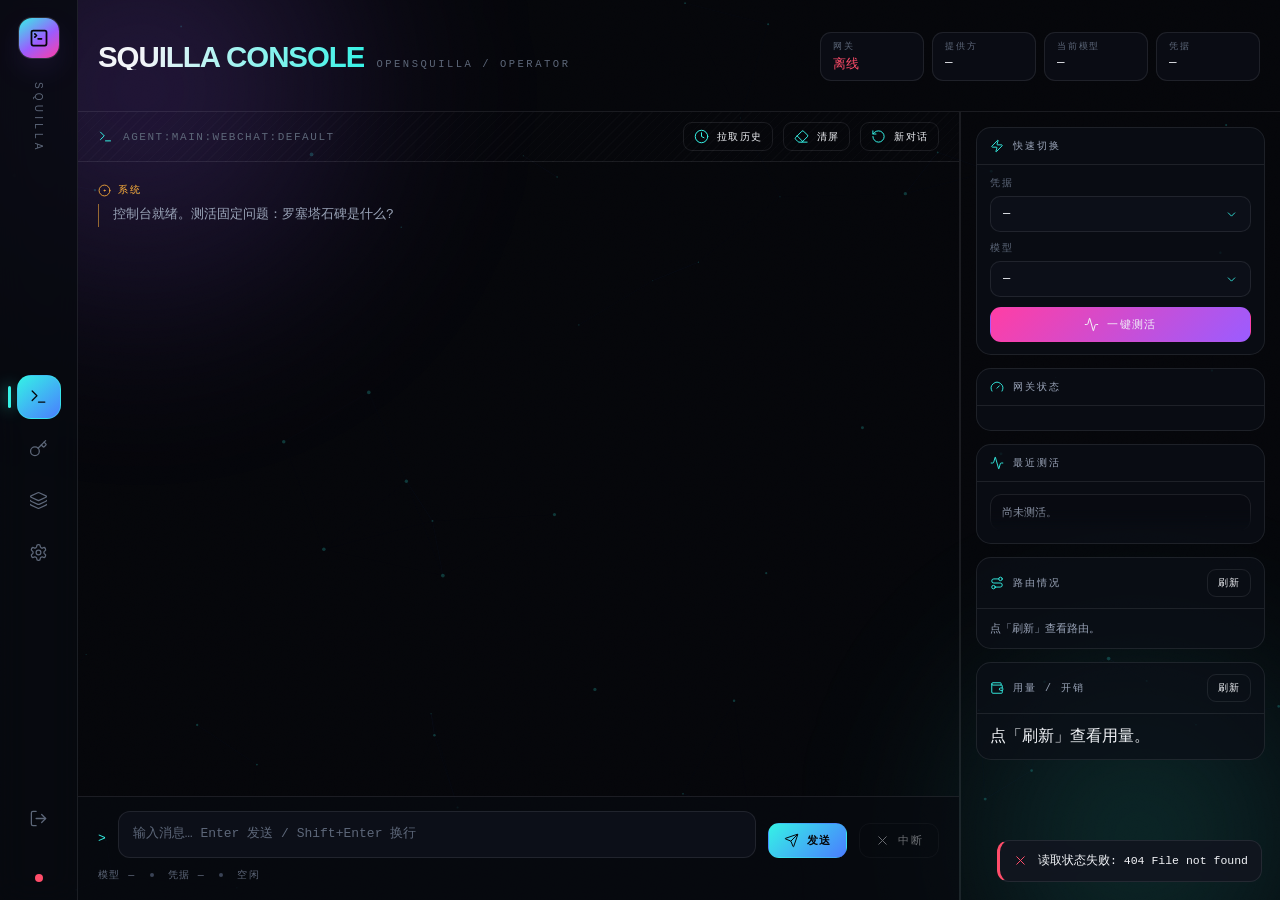
==== commit 0715331e: "fix: 自绘下拉与滚动条、版本信息自动获取、下载源按环境实测 三处都是用户实测反馈的问题：  1. 原生 <select> 的展开列表由操作系统绘制（白底、系统字体、方角、    自带滚动条），全都" ====
--- a/static/index.html
+++ b/static/index.html
@@ -294,6 +294,7 @@
                   </button>
                 </div>
                 <p class="note" id="sys-note"></p>
+                <div class="srcline" id="sys-source"></div>
               </div>
             </div>
 
--- a/static/app.css
+++ b/static/app.css
@@ -1979,3 +1979,191 @@
   /* Four rail buttons instead of three: let them shrink rather than overflow. */
   .rail__nav .navbtn { min-width: 0; flex: 1 1 0; }
 }
+
+
+/* ==========================================================================
+   Scrollbars
+   The console is near-black; the browser default scrollbar is a light-grey
+   Windows/Chrome widget that reads as a bright seam down the edge of every
+   scrolling panel. Only .log had been styled, so every other scroll container
+   (.wide, .aside, .joblog, the sheet body) showed the native one.
+   ========================================================================== */
+
+/* Firefox: two-value shorthand, thumb then track. */
+html {
+  scrollbar-width: thin;
+  scrollbar-color: var(--ink-400) transparent;
+}
+
+*::-webkit-scrollbar { width: 9px; height: 9px; }
+*::-webkit-scrollbar-track { background: transparent; }
+*::-webkit-scrollbar-thumb {
+  background: var(--ink-400);
+  border-radius: 9px;
+  /* The inset border is what keeps the thumb from touching the content edge;
+     it has to match the surface behind it, hence the transparent trick. */
+  border: 2px solid transparent;
+  background-clip: padding-box;
+}
+*::-webkit-scrollbar-thumb:hover {
+  background: color-mix(in oklab, var(--spec-cyan) 34%, var(--ink-500));
+  background-clip: padding-box;
+}
+*::-webkit-scrollbar-corner { background: transparent; }
+
+/* ==========================================================================
+   Select (.pick)
+   A native <select> drops an OS-rendered popup: white background, system font,
+   square corners, its own scrollbar — none of which can be styled, and all of
+   which reads as a different application on top of this UI. So the closed
+   control keeps looking like a field while the open list is drawn here.
+   The native <select> stays in the DOM as the value holder (every caller reads
+   .value and two listen for `change`), so this is presentation only.
+   ========================================================================== */
+
+.pick {
+  position: relative;
+  display: inline-flex;
+  min-width: 0;
+}
+.pick > select {
+  /* Kept for value/change semantics and for form semantics; visually replaced.
+     Not `display:none` — that would break .focus() and label association. */
+  position: absolute;
+  width: 1px;
+  height: 1px;
+  padding: 0;
+  margin: -1px;
+  overflow: hidden;
+  clip-path: inset(50%);
+  border: 0;
+}
+.pick__btn {
+  display: flex;
+  align-items: center;
+  gap: 8px;
+  width: 100%;
+  min-width: 0;
+  padding: 10px 12px;
+  color: var(--pearl);
+  background: var(--ink-100);
+  border: 1px solid var(--edge);
+  border-radius: 10px;
+  font-family: var(--mono);
+  font-size: 12px;
+  text-align: left;
+  cursor: pointer;
+  transition: border-color 0.3s var(--snap), box-shadow 0.4s var(--snap);
+}
+.pick__btn:hover { border-color: color-mix(in oklab, var(--spec-cyan) 22%, var(--edge)); }
+.pick__btn:focus-visible,
+.pick.is-open .pick__btn {
+  outline: none;
+  border-color: var(--edge-hot);
+  box-shadow: 0 0 0 4px color-mix(in oklab, var(--spec-cyan) 9%, transparent);
+}
+.pick__label {
+  flex: 1 1 auto;
+  min-width: 0;
+  overflow: hidden;
+  white-space: nowrap;
+  text-overflow: ellipsis;
+}
+/* .ic has no default size in this stylesheet — every context sets its own, and
+   omitting it lets the SVG stretch to fill the flex row. */
+.pick__btn .ic {
+  flex: 0 0 auto;
+  width: 13px;
+  height: 13px;
+  color: var(--spec-cyan);
+  transition: transform 0.3s var(--spring-soft);
+}
+.pick.is-open .pick__btn .ic { transform: rotate(180deg); }
+
+.pick__menu {
+  position: fixed;
+  z-index: 90;
+  max-height: 300px;
+  overflow-y: auto;
+  padding: 6px;
+  background: color-mix(in oklab, var(--ink-200) 96%, black);
+  border: 1px solid var(--edge-hot);
+  border-radius: 12px;
+  box-shadow: 0 22px 54px rgba(0, 0, 0, 0.62);
+  animation: pickIn 0.18s var(--spring-soft) both;
+}
+.pick__menu[hidden] { display: none; }
+@keyframes pickIn {
+  from { opacity: 0; transform: translateY(-6px) scale(0.985); }
+  to { opacity: 1; transform: none; }
+}
+.pick__opt {
+  display: flex;
+  align-items: center;
+  gap: 9px;
+  width: 100%;
+  padding: 9px 10px;
+  border: 0;
+  border-radius: 8px;
+  background: transparent;
+  color: var(--dust);
+  font-family: var(--mono);
+  font-size: 12px;
+  text-align: left;
+  cursor: pointer;
+}
+.pick__opt:hover, .pick__opt.is-cursor {
+  background: color-mix(in oklab, var(--spec-cyan) 12%, transparent);
+  color: var(--pearl);
+}
+.pick__opt.is-on { color: var(--spec-cyan); }
+.pick__opt .ic { flex: 0 0 auto; width: 12px; height: 12px; }
+/* The tick column is reserved on every row so labels line up whether or not a
+   row is the selected one. */
+.pick__opt .pick__tick { visibility: hidden; }
+.pick__opt.is-on .pick__tick { visibility: visible; }
+.pick__opt-text {
+  flex: 1 1 auto;
+  min-width: 0;
+  overflow: hidden;
+  white-space: nowrap;
+  text-overflow: ellipsis;
+}
+.pick__empty {
+  padding: 10px;
+  color: var(--dust-dim);
+  font-family: var(--mono);
+  font-size: 11.5px;
+}
+
+/* The install row sizes the control, not the native select, once enhanced. */
+.sysacts .pick { flex: 1 1 190px; }
+.field .pick { width: 100%; }
+
+@media (max-width: 860px) {
+  .sysacts .pick { flex-basis: 100%; }
+  /* 16px keeps iOS Safari from zooming the viewport when the trigger is focused. */
+  .pick__btn, .pick__opt { font-size: 16px; }
+  .pick__btn { min-height: 44px; }
+  .pick__opt { min-height: 42px; }
+}
+
+/* ==========================================================================
+   Download source readout
+   ========================================================================== */
+
+.srcline {
+  display: flex;
+  align-items: center;
+  flex-wrap: wrap;
+  gap: 8px;
+  margin-top: 10px;
+  font-family: var(--mono);
+  font-size: 11px;
+  color: var(--dust-dim);
+}
+.srcline b {
+  color: var(--dust);
+  font-weight: 600;
+}
+.srcline .ic { flex: 0 0 auto; width: 12px; height: 12px; }
